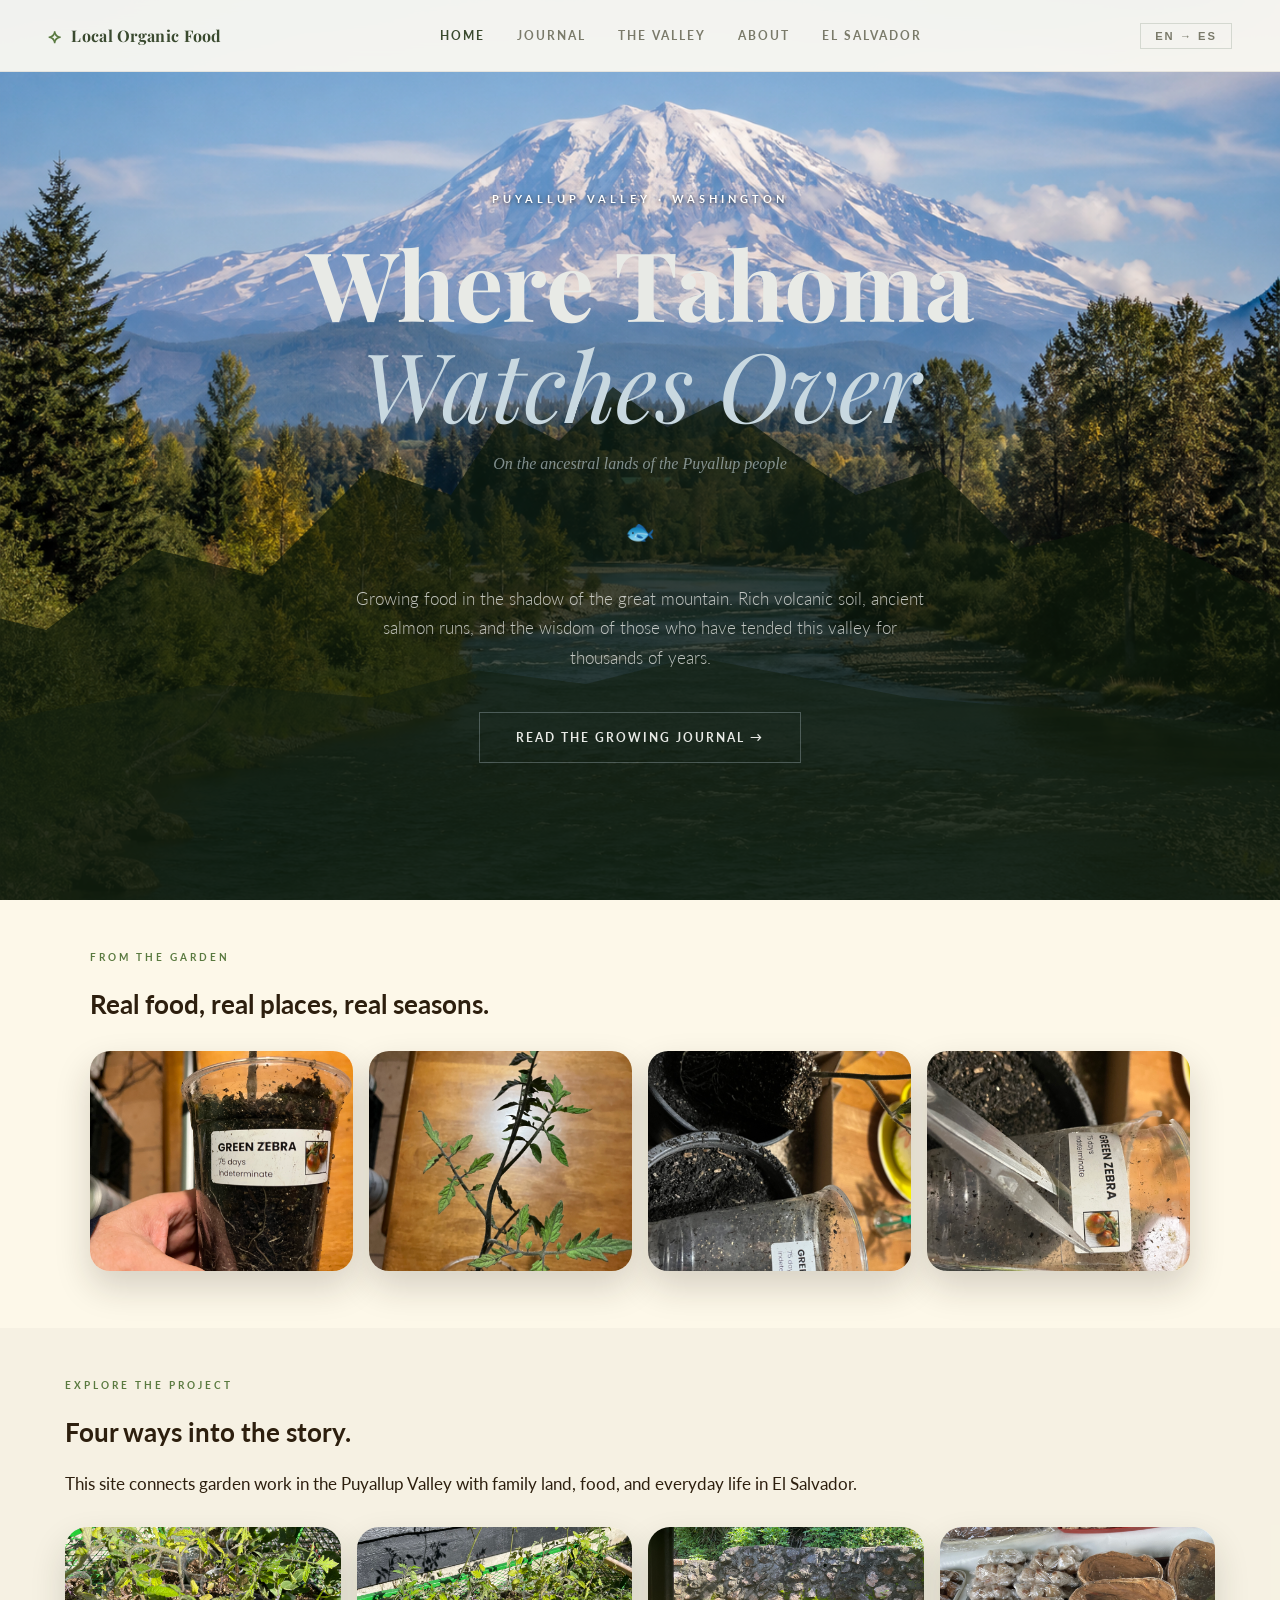
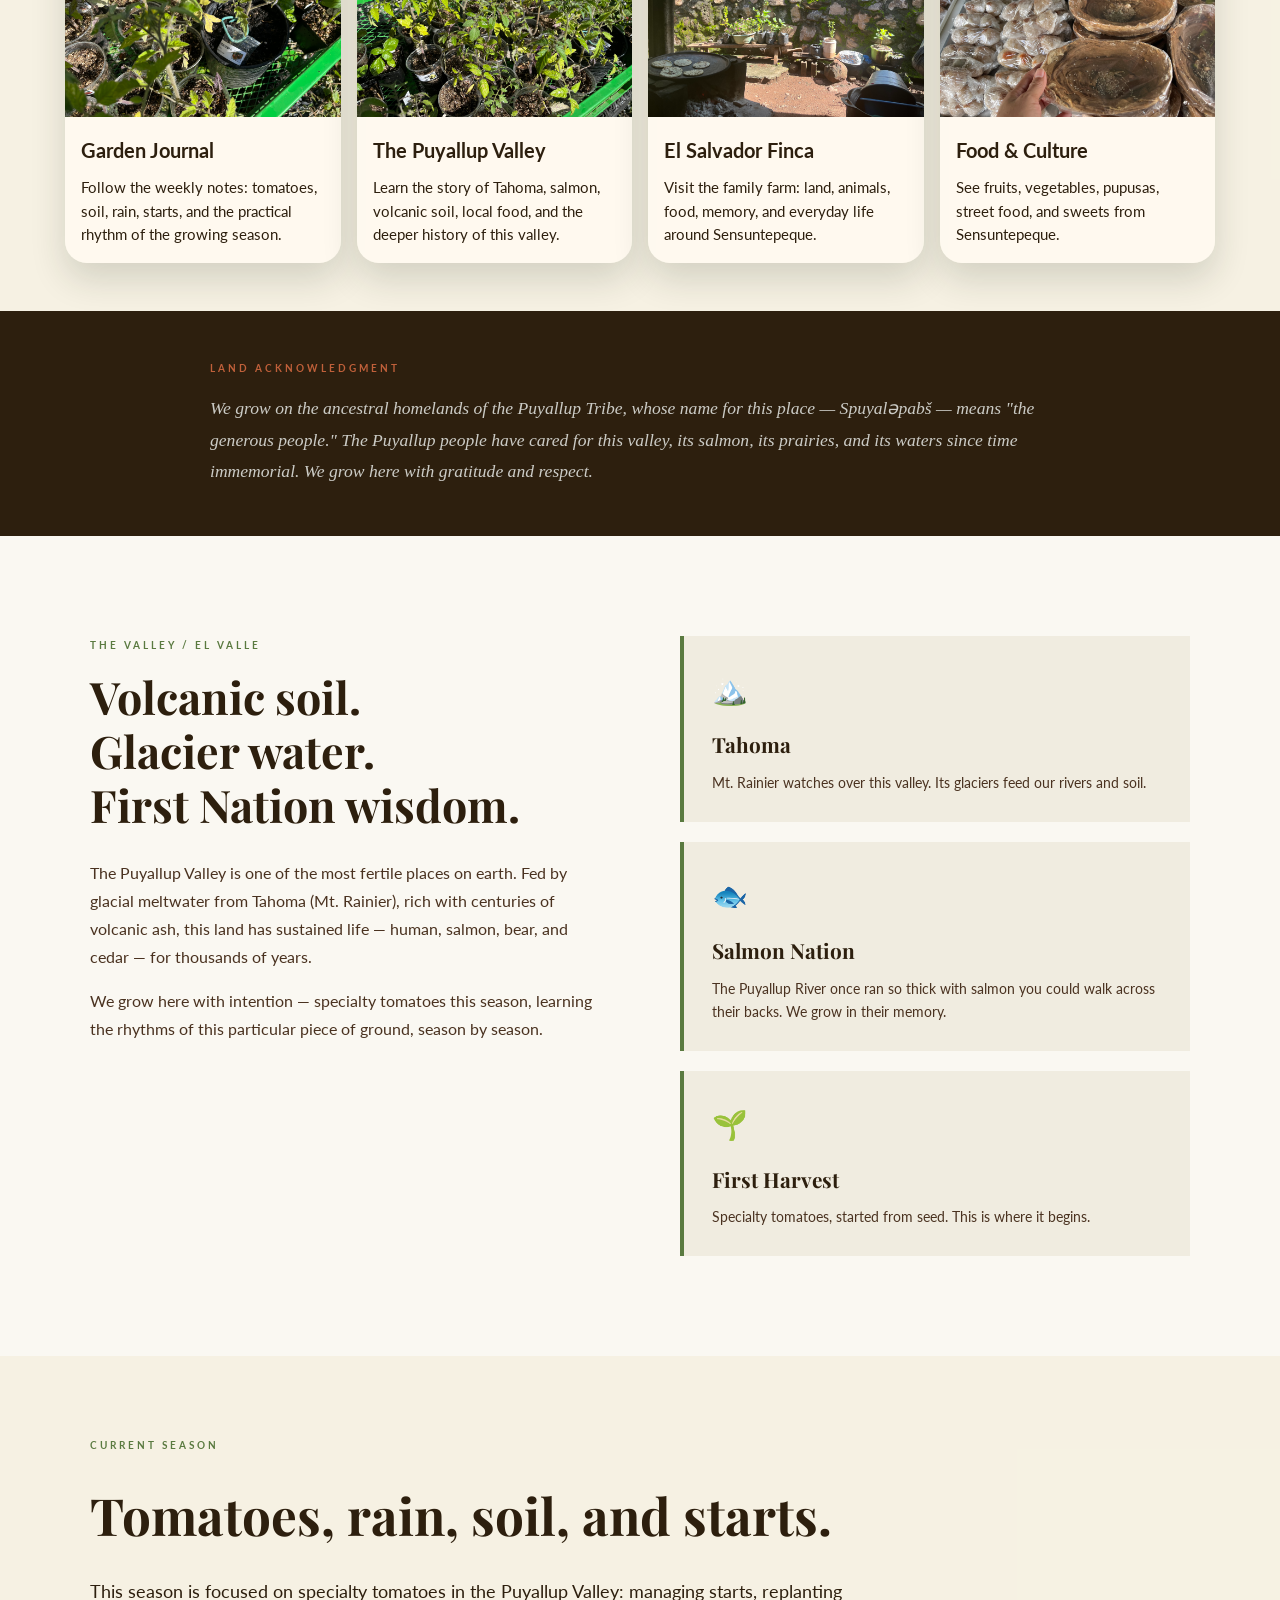
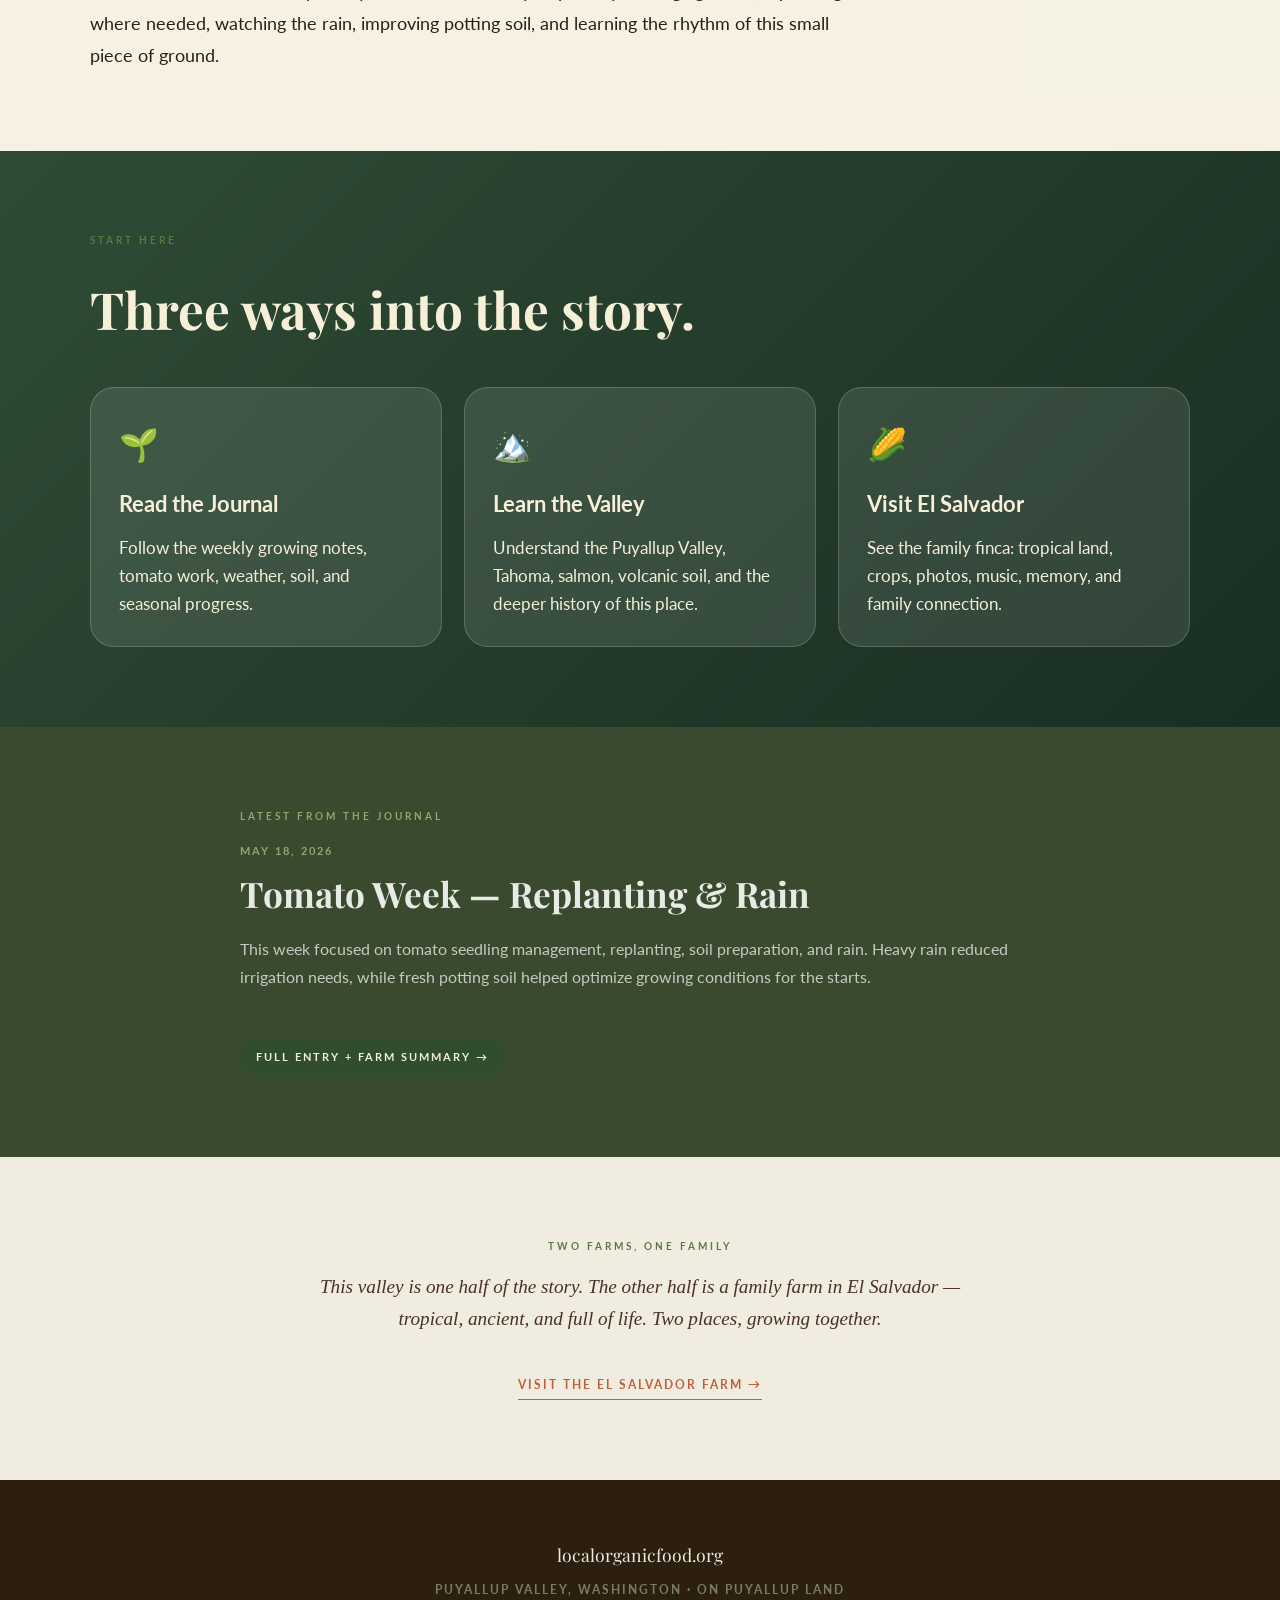
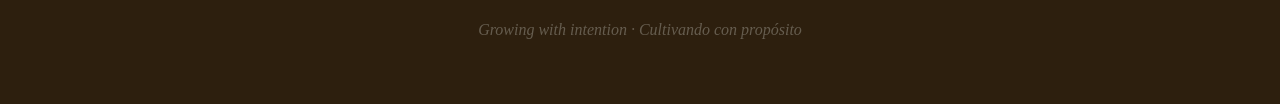
==== index.html @ 4780402f "Use Tahoma image for Puyallup Valley teaser" ====
<!DOCTYPE html>
<html lang="en">
<head>
  <meta charset="UTF-8">
  <meta name="viewport" content="width=device-width, initial-scale=1.0">
  <title>Local Organic Food — Puyallup Valley</title>
  <link rel="preconnect" href="https://fonts.googleapis.com">
  <link href="https://fonts.googleapis.com/css2?family=Playfair+Display:ital,wght@0,400;0,700;1,400&family=IM+Fell+English:ital@0;1&family=Lato:wght@300;400;700&display=swap" rel="stylesheet">
  <link rel="stylesheet" href="style.css">
<style>

  .home-photo-strip {
    padding: 3rem 1.5rem;
    background: rgba(255, 248, 230, 0.72);
  }

  .home-photo-strip-inner {
    max-width: 1100px;
    margin: 0 auto;
  }

  .home-photo-strip h2 {
    margin: 0.5rem 0 1.5rem;
  }

  .home-photo-grid {
    display: grid;
    grid-template-columns: repeat(4, minmax(0, 1fr));
    gap: 1rem;
  }

  .home-photo-grid figure {
    margin: 0;
  }

  .home-photo-grid img {
    width: 100%;
    height: 220px;
    object-fit: cover;
    border-radius: 20px;
    box-shadow: 0 16px 35px rgba(40, 30, 20, 0.18);
  }

  @media (max-width: 800px) {
    .home-photo-grid {
      grid-template-columns: repeat(2, minmax(0, 1fr));
    }

    .home-photo-grid img {
      height: 180px;
    }
  }


  /* Universal Puyallup lightbox */
  .puyallup-lightbox {
    display: none;
    position: fixed;
    z-index: 9999;
    inset: 0;
    background: rgba(10, 18, 12, 0.92);
    align-items: center;
    justify-content: center;
    padding: 2rem;
  }

  .puyallup-lightbox.active {
    display: flex;
  }

  .puyallup-lightbox img {
    max-width: 90vw;
    max-height: 85vh;
    border-radius: 18px;
    box-shadow: 0 20px 60px rgba(0, 0, 0, 0.45);
  }

  .puyallup-lightbox-close,
  .puyallup-lightbox-prev,
  .puyallup-lightbox-next {
    position: fixed;
    border: none;
    background: rgba(245, 248, 238, 0.94);
    color: #1f3324;
    font-size: 2rem;
    line-height: 1;
    cursor: pointer;
    border-radius: 999px;
    width: 3rem;
    height: 3rem;
    display: flex;
    align-items: center;
    justify-content: center;
  }

  .puyallup-lightbox-close {
    top: 1.25rem;
    right: 1.25rem;
  }

  .puyallup-lightbox-prev {
    left: 1.25rem;
    top: 50%;
    transform: translateY(-50%);
  }

  .puyallup-lightbox-next {
    right: 1.25rem;
    top: 50%;
    transform: translateY(-50%);
  }

  .gallery-grid img,
  .home-photo-grid img,
  .photo-grid img,
  .valley-gallery img,
  .journal-gallery img {
    cursor: pointer;
  }

  @media (max-width: 700px) {
    .puyallup-lightbox {
      padding: 1rem;
    }

    .puyallup-lightbox-prev,
    .puyallup-lightbox-next,
    .puyallup-lightbox-close {
      width: 2.6rem;
      height: 2.6rem;
      font-size: 1.6rem;
    }
  }


  .home-teaser-section {
    padding: 3rem 1.5rem;
    background: rgba(246, 241, 226, 0.92);
  }

  .home-teaser-inner {
    max-width: 1150px;
    margin: 0 auto;
  }

  .home-teaser-section h2 {
    margin: 0.5rem 0 1rem;
  }

  .home-teaser-section > .home-teaser-inner > p {
    max-width: 850px;
    line-height: 1.7;
    margin-bottom: 1.75rem;
  }

  .home-teaser-grid {
    display: grid;
    grid-template-columns: repeat(4, minmax(0, 1fr));
    gap: 1rem;
  }

  .home-teaser-card {
    display: block;
    text-decoration: none;
    color: inherit;
    background: rgba(255, 250, 240, 0.96);
    border-radius: 22px;
    overflow: hidden;
    box-shadow: 0 16px 35px rgba(30, 45, 25, 0.16);
    transition: transform 0.2s ease, box-shadow 0.2s ease;
  }

  .home-teaser-card:hover {
    transform: translateY(-3px);
    box-shadow: 0 22px 45px rgba(30, 45, 25, 0.22);
  }

  .home-teaser-card img {
    width: 100%;
    height: 190px;
    object-fit: cover;
    display: block;
  }

  .home-teaser-card-body {
    padding: 1rem;
  }

  .home-teaser-card h3 {
    margin: 0 0 0.5rem;
  }

  .home-teaser-card p {
    margin: 0;
    line-height: 1.55;
    font-size: 0.95rem;
  }

  @media (max-width: 950px) {
    .home-teaser-grid {
      grid-template-columns: repeat(2, minmax(0, 1fr));
    }
  }

  @media (max-width: 560px) {
    .home-teaser-grid {
      grid-template-columns: 1fr;
    }

    .home-teaser-card img {
      height: 220px;
    }
  }

</style>
</head>
<body class="lang-en">

  <nav>
    <a href="index.html" class="nav-logo">
      <span class="logo-mark">⟡</span>
      <span>Local Organic Food</span>
    </a>
    <div class="nav-links">
      <a href="index.html" class="active" data-en="Home" data-es="Inicio">Home</a>
      <a href="journal.html" data-en="Journal" data-es="Diario">Journal</a>
      <a href="valley.html" data-en="The Valley" data-es="El Valle">The Valley</a>
      <a href="about.html" data-en="About" data-es="Acerca de">About</a>
      <a href="elsalvador/" data-en="El Salvador" data-es="El Salvador">El Salvador</a>
    </div>
    <button class="lang-toggle" onclick="toggleLang()">
      <span class="lang-en-label">EN → ES</span>
      <span class="lang-es-label">ES → EN</span>
    </button>
  </nav>

  <section class="hero">
      <div class="mountain-silhouette"></div>
    <div class="hero-content">
      <p class="hero-eyebrow">
        <span data-en="Puyallup Valley · Washington" data-es="Valle de Puyallup · Washington">Puyallup Valley · Washington</span>
      </p>
      <h1>
        <span class="hero-title-en">Where Tahoma<br><em>Watches Over</em></span>
        <span class="hero-title-es">Donde Tahoma<br><em>Nos Cuida</em></span>
      </h1>
      <p class="hero-nation">
        <span data-en="On the ancestral lands of the Puyallup people" data-es="En las tierras ancestrales del pueblo Puyallup">On the ancestral lands of the Puyallup people</span>
      </p>
      <div class="hero-divider">
        <span class="salmon-icon">🐟</span>
      </div>
      <p class="hero-desc" data-en="Growing food in the shadow of the great mountain. Rich volcanic soil, ancient salmon runs, and the wisdom of those who have tended this valley for thousands of years." data-es="Cultivando alimentos a la sombra de la gran montaña. Tierra volcánica rica, antiguas corridas de salmón, y la sabiduría de quienes han cuidado este valle por miles de años.">
        Growing food in the shadow of the great mountain. Rich volcanic soil, ancient salmon runs, and the wisdom of those who have tended this valley for thousands of years.
      </p>
      <a href="journal.html" class="hero-cta">
        <span data-en="Read the Growing Journal →" data-es="Leer el Diario →">Read the Growing Journal →</span>
      </a>
    </div>
  </section>


  <section class="home-photo-strip">
    <div class="home-photo-strip-inner">
      <span class="section-tag" data-en="From the Garden" data-es="Desde el jardín">From the Garden</span>
      <h2 data-en="Real food, real places, real seasons." data-es="Comida real, lugares reales, temporadas reales.">Real food, real places, real seasons.</h2>
      <div class="home-photo-grid">
        <figure>
          <img src="images/IMG_5109.jpeg" alt="Local Organic Food project photo 1" data-en="Local Organic Food project photo 1" data-es="Foto del proyecto Local Organic Food 1">
        </figure>
        <figure>
          <img src="images/IMG_5110.jpeg" alt="Local Organic Food project photo 2" data-en="Local Organic Food project photo 2" data-es="Foto del proyecto Local Organic Food 2">
        </figure>
        <figure>
          <img src="images/IMG_5111.jpeg" alt="Local Organic Food project photo 3" data-en="Local Organic Food project photo 3" data-es="Foto del proyecto Local Organic Food 3">
        </figure>
        <figure>
          <img src="images/IMG_5112.jpeg" alt="Local Organic Food project photo 4" data-en="Local Organic Food project photo 4" data-es="Foto del proyecto Local Organic Food 4">
        </figure>
      </div>
    </div>
  </section>

  <section class="home-teaser-section">
    <div class="home-teaser-inner">
      <span class="section-tag" data-en="Explore the Project" data-es="Explora el Proyecto">Explore the Project</span>
      <h2 data-en="Four ways into the story." data-es="Cuatro caminos para entrar en la historia.">Four ways into the story.</h2>
      <p data-en="This site connects garden work in the Puyallup Valley with family land, food, and everyday life in El Salvador." data-es="Este sitio conecta el trabajo del jardín en el Valle de Puyallup con la tierra familiar, la comida y la vida diaria en El Salvador.">This site connects garden work in the Puyallup Valley with family land, food, and everyday life in El Salvador.</p>
      <div class="home-teaser-grid">
        <a class="home-teaser-card" href="/journal.html">
          <img src="images/IMG_5120.jpeg" alt="Garden Journal" data-en="Garden Journal" data-es="Diario del Jardín">
          <div class="home-teaser-card-body">
            <h3 data-en="Garden Journal" data-es="Diario del Jardín">Garden Journal</h3>
            <p data-en="Follow the weekly notes: tomatoes, soil, rain, starts, and the practical rhythm of the growing season." data-es="Sigue las notas semanales: tomates, tierra, lluvia, plántulas y el ritmo práctico de la temporada de cultivo.">Follow the weekly notes: tomatoes, soil, rain, starts, and the practical rhythm of the growing season.</p>
          </div>
        </a>
        <a class="home-teaser-card" href="/valley.html">
          <img src="images/IMG_5121.jpeg" alt="The Puyallup Valley" data-en="The Puyallup Valley" data-es="El Valle de Puyallup">
          <div class="home-teaser-card-body">
            <h3 data-en="The Puyallup Valley" data-es="El Valle de Puyallup">The Puyallup Valley</h3>
            <p data-en="Learn the story of Tahoma, salmon, volcanic soil, local food, and the deeper history of this valley." data-es="Conoce la historia de Tahoma, el salmón, la tierra volcánica, la comida local y la historia profunda de este valle.">Learn the story of Tahoma, salmon, volcanic soil, local food, and the deeper history of this valley.</p>
          </div>
        </a>
        <a class="home-teaser-card" href="/elsalvador/">
          <img src="elsalvador/images/finca/IMG_5936.jpeg" alt="El Salvador Finca" data-en="El Salvador Finca" data-es="Finca Familiar">
          <div class="home-teaser-card-body">
            <h3 data-en="El Salvador Finca" data-es="Finca Familiar">El Salvador Finca</h3>
            <p data-en="Visit the family farm: land, animals, food, memory, and everyday life around Sensuntepeque." data-es="Visita la finca familiar: tierra, animales, comida, memoria y vida diaria alrededor de Sensuntepeque.">Visit the family farm: land, animals, food, memory, and everyday life around Sensuntepeque.</p>
          </div>
        </a>
        <a class="home-teaser-card" href="/elsalvador/">
          <img src="elsalvador/images/el-salvador_candy/IMG_6178.jpeg" alt="Food & Culture" data-en="Food & Culture" data-es="Comida y Cultura">
          <div class="home-teaser-card-body">
            <h3 data-en="Food & Culture" data-es="Comida y Cultura">Food & Culture</h3>
            <p data-en="See fruits, vegetables, pupusas, street food, and sweets from Sensuntepeque." data-es="Mira frutas, verduras, pupusas, comida callejera y dulces de Sensuntepeque.">See fruits, vegetables, pupusas, street food, and sweets from Sensuntepeque.</p>
          </div>
        </a>
      </div>
    </div>
  </section>
  <section class="land-acknowledgment">
    <div class="acknowledgment-inner">
      <span class="section-tag" data-en="Land Acknowledgment" data-es="Reconocimiento de Tierra">Land Acknowledgment</span>
      <p data-en="We grow on the ancestral homelands of the Puyallup Tribe, whose name for this place — Spuyaləpabš — means 'the generous people.' The Puyallup people have cared for this valley, its salmon, its prairies, and its waters since time immemorial. We grow here with gratitude and respect." data-es="Cultivamos en las tierras ancestrales de la Tribu Puyallup, cuyo nombre para este lugar — Spuyaləpabš — significa 'el pueblo generoso.' El pueblo Puyallup ha cuidado este valle, su salmón, sus praderas y sus aguas desde tiempos inmemoriales. Cultivamos aquí con gratitud y respeto.">
        We grow on the ancestral homelands of the Puyallup Tribe, whose name for this place — Spuyaləpabš — means "the generous people." The Puyallup people have cared for this valley, its salmon, its prairies, and its waters since time immemorial. We grow here with gratitude and respect.
      </p>
    </div>
  </section>

  <section class="about">
    <div class="about-grid">
      <div class="about-text">
        <span class="section-tag" data-en="The Valley / El Valle" data-es="El Valle">The Valley / El Valle</span>
        <h2>
          <span data-en="Volcanic soil.<br>Glacier water.<br>First Nation wisdom." data-es="Tierra volcánica.<br>Agua glaciar.<br>Sabiduría ancestral.">Volcanic soil.<br>Glacier water.<br>First Nation wisdom.</span>
        </h2>
        <p data-en="The Puyallup Valley is one of the most fertile places on earth. Fed by glacial meltwater from Tahoma (Mt. Rainier), rich with centuries of volcanic ash, this land has sustained life — human, salmon, bear, and cedar — for thousands of years." data-es="El Valle de Puyallup es uno de los lugares más fértiles de la tierra. Alimentado por el deshielo glaciar de Tahoma (Monte Rainier), rico en cenizas volcánicas, esta tierra ha sostenido vida durante miles de años.">
          The Puyallup Valley is one of the most fertile places on earth. Fed by glacial meltwater from Tahoma (Mt. Rainier), rich with centuries of volcanic ash, this land has sustained life — human, salmon, bear, and cedar — for thousands of years.
        </p>
        <p data-en="We grow here with intention — specialty tomatoes this season, learning the rhythms of this particular piece of ground, season by season." data-es="Cultivamos aquí con intención — tomates especiales esta temporada, aprendiendo los ritmos de esta tierra en particular, temporada por temporada.">
          We grow here with intention — specialty tomatoes this season, learning the rhythms of this particular piece of ground, season by season.
        </p>
      </div>
      <div class="about-cards">
        <div class="valley-card">
          <div class="card-glyph">🏔️</div>
          <h3 data-en="Tahoma" data-es="Tahoma">Tahoma</h3>
          <p data-en="Mt. Rainier watches over this valley. Its glaciers feed our rivers and soil." data-es="El Monte Rainier cuida este valle. Sus glaciares alimentan nuestros ríos y suelo.">Mt. Rainier watches over this valley. Its glaciers feed our rivers and soil.</p>
        </div>
        <div class="valley-card">
          <div class="card-glyph">🐟</div>
          <h3 data-en="Salmon Nation" data-es="Nación del Salmón">Salmon Nation</h3>
          <p data-en="The Puyallup River once ran so thick with salmon you could walk across their backs. We grow in their memory." data-es="El río Puyallup corría tan lleno de salmón que podías cruzar sobre sus lomos. Cultivamos en su memoria.">The Puyallup River once ran so thick with salmon you could walk across their backs. We grow in their memory.</p>
        </div>
        <div class="valley-card">
          <div class="card-glyph">🌱</div>
          <h3 data-en="First Harvest" data-es="Primera Cosecha">First Harvest</h3>
          <p data-en="Specialty tomatoes, started from seed. This is where it begins." data-es="Tomates especiales, iniciados desde semilla. Aquí comienza todo.">Specialty tomatoes, started from seed. This is where it begins.</p>
        </div>
      </div>
    </div>
  </section>

  <section class="current-season">
    <div class="current-season-inner">
      <span class="section-tag" data-en="Current Season" data-es="Temporada Actual">Current Season</span>
      <h2 data-en="Tomatoes, rain, soil, and starts." data-es="Tomates, lluvia, tierra y plántulas.">Tomatoes, rain, soil, and starts.</h2>
      <p data-en="This season is focused on specialty tomatoes in the Puyallup Valley: managing starts, replanting where needed, watching the rain, improving potting soil, and learning the rhythm of this small piece of ground." data-es="Esta temporada se enfoca en tomates especiales en el Valle de Puyallup: cuidando plántulas, replantando cuando hace falta, observando la lluvia, mejorando la tierra para macetas y aprendiendo el ritmo de este pedazo de tierra.">
        This season is focused on specialty tomatoes in the Puyallup Valley: managing starts, replanting where needed, watching the rain, improving potting soil, and learning the rhythm of this small piece of ground.
      </p>
    </div>
  </section>

  <section class="start-here">
    <div class="start-here-inner">
      <span class="section-tag" data-en="Start Here" data-es="Empieza Aquí">Start Here</span>
      <h2 data-en="Three ways into the story." data-es="Tres caminos para entrar en la historia.">Three ways into the story.</h2>
      <div class="start-card-grid">
        <a class="start-card" href="/journal.html">
          <span class="start-icon">🌱</span>
          <h3 data-en="Read the Journal" data-es="Leer el Diario">Read the Journal</h3>
          <p data-en="Follow the weekly growing notes, tomato work, weather, soil, and seasonal progress." data-es="Sigue las notas semanales de cultivo, los tomates, el clima, la tierra y el progreso de la temporada.">
            Follow the weekly growing notes, tomato work, weather, soil, and seasonal progress.
          </p>
        </a>
        <a class="start-card" href="/valley.html">
          <span class="start-icon">🏔️</span>
          <h3 data-en="Learn the Valley" data-es="Conocer el Valle">Learn the Valley</h3>
          <p data-en="Understand the Puyallup Valley, Tahoma, salmon, volcanic soil, and the deeper history of this place." data-es="Conoce el Valle de Puyallup, Tahoma, el salmón, la tierra volcánica y la historia profunda de este lugar.">
            Understand the Puyallup Valley, Tahoma, salmon, volcanic soil, and the deeper history of this place.
          </p>
        </a>
        <a class="start-card" href="/elsalvador/">
          <span class="start-icon">🌽</span>
          <h3 data-en="Visit El Salvador" data-es="Visitar El Salvador">Visit El Salvador</h3>
          <p data-en="See the family finca: tropical land, crops, photos, music, memory, and family connection." data-es="Mira la finca familiar: tierra tropical, cultivos, fotos, música, memoria y conexión familiar.">
            See the family finca: tropical land, crops, photos, music, memory, and family connection.
          </p>
        </a>
      </div>
    </div>
  </section>

  <section class="journal-preview">
  <div class="journal-inner">
    <span class="section-tag" data-en="Latest from the Journal" data-es="Último del Diario">Latest from the Journal</span>
    <div class="journal-entry-preview">
      <span class="entry-date">May 18, 2026</span>
      <h2 data-en="Tomato Week — Replanting & Rain" data-es="Semana del Tomate — Replanteo y Lluvia">Tomato Week — Replanting & Rain</h2>
      <p data-en="This week focused on tomato seedling management, replanting, soil preparation, and rain. Heavy rain reduced irrigation needs, while fresh potting soil helped optimize growing conditions for the starts." data-es="Esta semana se enfocó en el manejo de plántulas de tomate, el replanteo, la preparación del suelo y la lluvia. La lluvia fuerte redujo la necesidad de riego, mientras que la tierra nueva para macetas ayudó a mejorar las condiciones de crecimiento.">
        This week focused on tomato seedling management, replanting, soil preparation, and rain. Heavy rain reduced irrigation needs, while fresh potting soil helped optimize growing conditions for the starts.
      </p>
      <a href="/journal.html" class="read-more" data-en="Full entry + farm summary →" data-es="Entrada completa + resumen →">Full entry + farm summary →</a>
    </div>
  </div>
</section>

<section class="connection">
    <div class="connection-inner">
      <span class="section-tag" data-en="Two Farms, One Family" data-es="Dos Fincas, Una Familia">Two Farms, One Family</span>
      <p data-en="This valley is one half of the story. The other half is a family farm in El Salvador — tropical, ancient, and full of life. Two places, growing together." data-es="Este valle es la mitad de la historia. La otra mitad es una finca familiar en El Salvador — tropical, antigua y llena de vida. Dos lugares, creciendo juntos.">
        This valley is one half of the story. The other half is a family farm in El Salvador — tropical, ancient, and full of life. Two places, growing together.
      </p>
      <a href="elsalvador/" class="connection-link" data-en="Visit the El Salvador farm →" data-es="Visitar la finca en El Salvador →">Visit the El Salvador farm →</a>
    </div>
  </section>

  <footer>
    <div class="footer-inner">
      <p class="footer-name">localorganicfood.org</p>
      <p class="footer-place" data-en="Puyallup Valley, Washington · On Puyallup Land" data-es="Valle de Puyallup, Washington · En tierras Puyallup">Puyallup Valley, Washington · On Puyallup Land</p>
      <p class="footer-tagline" data-en="Growing with intention · Cultivando con propósito" data-es="Cultivando con propósito · Growing with intention">Growing with intention · Cultivando con propósito</p>
    </div>
  </footer>

  <script>
    function toggleLang() {
      document.body.classList.toggle('lang-es');
      document.body.classList.toggle('lang-en');
      document.querySelectorAll('[data-en]').forEach(el => {
        const isEs = document.body.classList.contains('lang-es');
        el.innerHTML = isEs ? el.dataset.es : el.dataset.en;
      });
    }
  </script>


  <div class="puyallup-lightbox" id="puyallupLightbox" aria-hidden="true">
    <button class="puyallup-lightbox-close" type="button" aria-label="Close image" onclick="closePuyallupLightbox()">×</button>
    <button class="puyallup-lightbox-prev" type="button" aria-label="Previous image" onclick="changePuyallupLightboxImage(-1)">‹</button>
    <img id="puyallupLightboxImg" src="" alt="">
    <button class="puyallup-lightbox-next" type="button" aria-label="Next image" onclick="changePuyallupLightboxImage(1)">›</button>
  </div>

  <script>
    let puyallupLightboxImages = [];
    let puyallupLightboxIndex = 0;

    function setupPuyallupLightbox() {
      puyallupLightboxImages = Array.from(document.querySelectorAll(
        '.gallery-grid img, .home-photo-grid img, .photo-grid img, .valley-gallery img, .journal-gallery img'
      ));

      puyallupLightboxImages.forEach((img, index) => {
        img.addEventListener('click', event => {
          event.preventDefault();
          openPuyallupLightbox(index);
        });

        const parentLink = img.closest('a');
        if (parentLink) {
          parentLink.addEventListener('click', event => {
            event.preventDefault();
            openPuyallupLightbox(index);
          });
        }
      });
    }

    function openPuyallupLightbox(index) {
      puyallupLightboxIndex = index;
      const lightbox = document.getElementById('puyallupLightbox');
      const lightboxImg = document.getElementById('puyallupLightboxImg');
      const selected = puyallupLightboxImages[puyallupLightboxIndex];

      if (!lightbox || !lightboxImg || !selected) return;

      lightboxImg.src = selected.src;
      lightboxImg.alt = selected.alt || '';
      lightbox.classList.add('active');
      lightbox.setAttribute('aria-hidden', 'false');
    }

    function closePuyallupLightbox() {
      const lightbox = document.getElementById('puyallupLightbox');
      if (!lightbox) return;
      lightbox.classList.remove('active');
      lightbox.setAttribute('aria-hidden', 'true');
    }

    function changePuyallupLightboxImage(direction) {
      if (!puyallupLightboxImages.length) return;

      puyallupLightboxIndex =
        (puyallupLightboxIndex + direction + puyallupLightboxImages.length) %
        puyallupLightboxImages.length;

      const lightboxImg = document.getElementById('puyallupLightboxImg');
      const selected = puyallupLightboxImages[puyallupLightboxIndex];

      if (!lightboxImg || !selected) return;

      lightboxImg.src = selected.src;
      lightboxImg.alt = selected.alt || '';
    }

    document.addEventListener('keydown', event => {
      const lightbox = document.getElementById('puyallupLightbox');
      if (!lightbox || !lightbox.classList.contains('active')) return;

      if (event.key === 'Escape') closePuyallupLightbox();
      if (event.key === 'ArrowLeft') changePuyallupLightboxImage(-1);
      if (event.key === 'ArrowRight') changePuyallupLightboxImage(1);
    });

    document.addEventListener('DOMContentLoaded', setupPuyallupLightbox);
  </script>

</body>
</html>
---- style.css ----
/* ============================================
   ORGANIC LOCAL FOOD — Puyallup Valley
   Pacific Northwest · First Nations · Tahoma
   ============================================ */

:root {
  --mist:       #e8eae6;
  --fog:        #d4d8d0;
  --cedar:      #2d1f0e;
  --bark:       #4a3220;
  --moss:       #3a4a2f;
  --fern:       #5a7a40;
  --sage:       #8aab6e;
  --glacier:    #c8d8e0;
  --river:      #6a8fa0;
  --salmon:     #c0603a;
  --stone:      #7a7a6a;
  --parchment:  #f0ece0;
  --warm-white: #faf8f2;
  --ash:        #b8b4a8;

  --font-serif:  'Playfair Display', 'IM Fell English', Georgia, serif;
  --font-fell:   'IM Fell English', Georgia, serif;
  --font-body:   'Lato', sans-serif;

  --nav-height: 72px;
}

* { margin: 0; padding: 0; box-sizing: border-box; }
html { scroll-behavior: smooth; }

body {
  font-family: var(--font-body);
  background: var(--warm-white);
  color: var(--cedar);
  font-size: 17px;
  line-height: 1.75;
}

/* ============================================
   NAVIGATION
   ============================================ */

nav {
  position: fixed;
  top: 0; left: 0; right: 0;
  z-index: 100;
  display: flex;
  align-items: center;
  justify-content: space-between;
  padding: 0 48px;
  height: var(--nav-height);
  background: rgba(250, 248, 242, 0.95);
  backdrop-filter: blur(12px);
  border-bottom: 1px solid rgba(45,31,14,0.08);
}

.nav-logo {
  display: flex;
  align-items: center;
  gap: 10px;
  font-family: var(--font-serif);
  font-size: 1rem;
  color: var(--moss);
  text-decoration: none;
  font-weight: 700;
  letter-spacing: 0.3px;
}

.logo-mark {
  font-size: 1.2rem;
  color: var(--fern);
}

.nav-links {
  display: flex;
  gap: 32px;
}

.nav-links a {
  font-size: 0.75rem;
  font-weight: 700;
  letter-spacing: 2px;
  text-transform: uppercase;
  text-decoration: none;
  color: var(--stone);
  transition: color 0.2s;
}

.nav-links a:hover,
.nav-links a.active { color: var(--moss); }

.lang-toggle {
  font-size: 0.7rem;
  font-weight: 700;
  letter-spacing: 2px;
  text-transform: uppercase;
  background: transparent;
  border: 1px solid var(--fog);
  color: var(--stone);
  padding: 6px 14px;
  cursor: pointer;
  transition: all 0.2s;
}

.lang-toggle:hover {
  border-color: var(--fern);
  color: var(--fern);
}

.lang-en .lang-es-label,
.lang-es .lang-en-label { display: none; }
.lang-en .lang-en-label,
.lang-es .lang-es-label { display: inline; }

/* ============================================
   HERO
   ============================================ */

.hero {
  min-height: 100vh;
  position: relative;
  display: flex;
  align-items: center;
  justify-content: center;
  overflow: hidden;
  padding: calc(var(--nav-height) + 60px) 48px 80px;  
  background-image: url("tahoma_background.png");
  background-size: cover;
  background-position: center;
  
  background-color: #1a2818;
}

.mountain-silhouette {
  position: absolute;
  bottom: 0;
  left: 50%;
  transform: translateX(-50%);
  width: 100%;
  height: 60%;
  background: url("data:image/svg+xml,%3Csvg xmlns='http://www.w3.org/2000/svg' viewBox='0 0 1440 400' preserveAspectRatio='xMidYMax slice'%3E%3Cpath d='M0,400 L0,280 L120,240 L200,180 L280,200 L360,140 L440,160 L520,80 L580,100 L620,40 L660,60 L700,20 L740,50 L780,30 L820,60 L880,100 L940,80 L1000,140 L1080,120 L1160,160 L1240,200 L1320,180 L1440,220 L1440,400 Z' fill='%230d1a0b' opacity='0.8'/%3E%3Cpath d='M0,400 L0,320 L160,290 L280,260 L400,240 L520,250 L600,230 L680,240 L760,220 L840,235 L920,250 L1040,260 L1160,270 L1300,290 L1440,300 L1440,400 Z' fill='%23111f0f' opacity='0.9'/%3E%3C/svg%3E") no-repeat bottom center;
  background-size: cover;
  opacity: 0.9;
}

.hero-content {
  position: relative;
  z-index: 2;
  text-align: center;
  max-width: 760px;
  animation: fadeUp 1.2s ease both;
}

@keyframes fadeUp {
  from { opacity: 0; transform: translateY(20px); }
  to   { opacity: 1; transform: translateY(0); }
}

.hero-eyebrow {
  font-size: 0.7rem;
  font-weight: 700;
  letter-spacing: 4px;
  text-transform: uppercase;
  color: #ffffff;
  margin-bottom: 24px;
  animation: fadeUp 1.2s ease 0.1s both;
  text-shadow: 0 1px 4px rgba(0,0,0,0.8);
}

.hero h1 {
  font-family: var(--font-serif);
  font-size: clamp(3.5rem, 8vw, 6rem);
  font-weight: 700;
  line-height: 1.05;
  color: var(--mist);
  margin-bottom: 16px;
  animation: fadeUp 1.2s ease 0.2s both;
}

.hero h1 em {
  font-style: italic;
  font-weight: 400;
  color: var(--glacier);
}

.hero-title-es { display: none; }
.lang-es .hero-title-en { display: none; }
.lang-es .hero-title-es { display: block; }

.hero-nation {
  font-family: var(--font-fell);
  font-style: italic;
  font-size: 1rem;
  color: rgba(200,216,224,0.6);
  margin-bottom: 32px;
  animation: fadeUp 1.2s ease 0.3s both;
}

.hero-divider {
  margin: 0 auto 32px;
  font-size: 1.5rem;
  animation: fadeUp 1.2s ease 0.35s both;
  opacity: 0.6;
}

.hero-desc {
  font-size: 1.05rem;
  font-weight: 300;
  color: rgba(232,234,230,0.8);
  max-width: 580px;
  margin: 0 auto 40px;
  animation: fadeUp 1.2s ease 0.4s both;
}

.hero-cta {
  display: inline-block;
  font-size: 0.75rem;
  font-weight: 700;
  letter-spacing: 2px;
  text-transform: uppercase;
  color: var(--mist);
  border: 1px solid rgba(200,216,224,0.3);
  padding: 14px 36px;
  text-decoration: none;
  transition: all 0.3s;
  animation: fadeUp 1.2s ease 0.5s both;
}

.hero-cta:hover {
  background: rgba(200,216,224,0.1);
  border-color: var(--glacier);
}

/* ============================================
   LAND ACKNOWLEDGMENT
   ============================================ */

.land-acknowledgment {
  background: var(--cedar);
  padding: 48px;
}

.acknowledgment-inner {
  max-width: 860px;
  margin: 0 auto;
}

.land-acknowledgment .section-tag {
  color: var(--salmon);
  display: block;
  margin-bottom: 16px;
}

.land-acknowledgment p {
  font-family: var(--font-fell);
  font-style: italic;
  font-size: 1.1rem;
  line-height: 1.8;
  color: rgba(232,234,230,0.85);
}

/* ============================================
   SECTION TAG
   ============================================ */

.section-tag {
  display: block;
  font-size: 0.65rem;
  font-weight: 700;
  letter-spacing: 3px;
  text-transform: uppercase;
  color: var(--fern);
  margin-bottom: 16px;
}

/* ============================================
   ABOUT
   ============================================ */

.about {
  padding: 100px 48px;
  background: var(--warm-white);
}

.about-grid {
  max-width: 1100px;
  margin: 0 auto;
  display: grid;
  grid-template-columns: 1fr 1fr;
  gap: 80px;
  align-items: start;
}

.about-text h2 {
  font-family: var(--font-serif);
  font-size: clamp(2rem, 3.5vw, 3rem);
  font-weight: 700;
  line-height: 1.2;
  color: var(--cedar);
  margin-bottom: 28px;
}

.about-text p {
  color: var(--bark);
  margin-bottom: 16px;
  font-size: 1rem;
}

.about-cards {
  display: flex;
  flex-direction: column;
  gap: 20px;
}

.valley-card {
  background: var(--parchment);
  border-left: 4px solid var(--fern);
  padding: 28px;
}

.card-glyph {
  font-size: 1.8rem;
  margin-bottom: 12px;
}

.valley-card h3 {
  font-family: var(--font-serif);
  font-size: 1.3rem;
  font-weight: 700;
  color: var(--cedar);
  margin-bottom: 8px;
}

.valley-card p {
  font-size: 0.9rem;
  color: var(--bark);
  line-height: 1.6;
}

/* ============================================
   JOURNAL PREVIEW
   ============================================ */

.journal-preview {
  background: var(--moss);
  padding: 80px 48px;
}

.journal-inner {
  max-width: 800px;
  margin: 0 auto;
}

.journal-preview .section-tag { color: var(--sage); }

.entry-date {
  display: block;
  font-size: 0.7rem;
  font-weight: 700;
  letter-spacing: 2px;
  text-transform: uppercase;
  color: var(--sage);
  margin-bottom: 12px;
}

.journal-entry-preview h2 {
  font-family: var(--font-serif);
  font-size: 2.2rem;
  font-weight: 700;
  color: var(--mist);
  margin-bottom: 20px;
  line-height: 1.2;
}

.journal-entry-preview p {
  color: rgba(232,234,230,0.8);
  font-size: 1rem;
  margin-bottom: 28px;
}

.read-more {
  display: inline-block;
  font-size: 0.7rem;
  font-weight: 700;
  letter-spacing: 2px;
  text-transform: uppercase;
  color: var(--glacier);
  text-decoration: none;
  transition: opacity 0.2s;
}

.read-more:hover { opacity: 0.7; }

/* ============================================
   CONNECTION SECTION
   ============================================ */

.connection {
  background: var(--parchment);
  padding: 80px 48px;
  text-align: center;
}

.connection-inner {
  max-width: 700px;
  margin: 0 auto;
}

.connection p {
  font-family: var(--font-fell);
  font-style: italic;
  font-size: 1.2rem;
  color: var(--bark);
  margin-bottom: 32px;
  line-height: 1.7;
}

.connection-link {
  display: inline-block;
  font-size: 0.75rem;
  font-weight: 700;
  letter-spacing: 2px;
  text-transform: uppercase;
  color: var(--salmon);
  text-decoration: none;
  border-bottom: 1px solid var(--salmon);
  padding-bottom: 4px;
  transition: opacity 0.2s;
}

.connection-link:hover { opacity: 0.7; }

/* ============================================
   FOOTER
   ============================================ */

footer {
  background: var(--cedar);
  padding: 60px 48px;
  text-align: center;
}

.footer-name {
  font-family: var(--font-serif);
  font-size: 1.1rem;
  color: var(--mist);
  margin-bottom: 8px;
}

.footer-place {
  font-size: 0.75rem;
  font-weight: 700;
  letter-spacing: 2px;
  text-transform: uppercase;
  color: var(--stone);
  margin-bottom: 16px;
}

.footer-tagline {
  font-family: var(--font-fell);
  font-style: italic;
  font-size: 1rem;
  color: rgba(232,234,230,0.3);
}

/* ============================================
   JOURNAL PAGE
   ============================================ */

.page-header {
  padding: calc(var(--nav-height) + 60px) 48px 60px;
  background: linear-gradient(160deg, var(--cedar) 0%, var(--moss) 100%);
  text-align: center;
}

.page-header .section-tag { color: var(--sage); }

.page-header h1 {
  font-family: var(--font-serif);
  font-size: clamp(2.5rem, 5vw, 4rem);
  font-weight: 700;
  color: var(--mist);
  margin-bottom: 12px;
}

.page-header p {
  font-family: var(--font-fell);
  font-style: italic;
  color: rgba(232,234,230,0.6);
  font-size: 1.1rem;
}

.journal-entries {
  max-width: 820px;
  margin: 0 auto;
  padding: 80px 48px;
}

.journal-full-entry {
  margin-bottom: 80px;
  padding-bottom: 80px;
  border-bottom: 1px solid var(--fog);
}

.journal-full-entry:last-child { border-bottom: none; }

.journal-full-entry h2 {
  font-family: var(--font-serif);
  font-size: 2.2rem;
  font-weight: 700;
  color: var(--cedar);
  margin: 12px 0 24px;
}

.bilingual-grid {
  display: grid;
  grid-template-columns: 1fr 1fr;
  gap: 40px;
  margin-top: 32px;
}

.lang-col h4 {
  font-size: 0.65rem;
  font-weight: 700;
  letter-spacing: 3px;
  text-transform: uppercase;
  color: var(--fern);
  margin-bottom: 20px;
  padding-bottom: 8px;
  border-bottom: 1px solid var(--fog);
}

.lang-col p {
  color: var(--bark);
  margin-bottom: 16px;
  font-size: 0.95rem;
}

.lang-col.es p { font-style: italic; color: rgba(74,50,32,0.7); }

.summary-label {
  display: block;
  font-size: 0.65rem;
  font-weight: 700;
  letter-spacing: 2px;
  text-transform: uppercase;
  color: var(--fern);
  margin: 20px 0 8px;
}

/* ============================================
   VALLEY PAGE
   ============================================ */

.valley-content {
  max-width: 1100px;
  margin: 0 auto;
  padding: 80px 48px;
}

.valley-intro {
  max-width: 680px;
  margin-bottom: 60px;
}

.valley-intro h2 {
  font-family: var(--font-serif);
  font-size: 2.5rem;
  font-weight: 700;
  color: var(--cedar);
  margin-bottom: 24px;
  line-height: 1.2;
}

.valley-intro p { color: var(--bark); margin-bottom: 16px; }

.crops-grid {
  display: grid;
  grid-template-columns: repeat(auto-fit, minmax(220px, 1fr));
  gap: 24px;
  margin-top: 48px;
}

.crop-card {
  background: var(--parchment);
  padding: 28px;
  border-top: 3px solid var(--fern);
}

.crop-card .crop-icon { font-size: 2rem; margin-bottom: 12px; }
.crop-card h3 {
  font-family: var(--font-serif);
  font-size: 1.2rem;
  color: var(--cedar);
  margin-bottom: 8px;
}
.crop-card p { font-size: 0.9rem; color: var(--bark); }

/* ============================================
   RESPONSIVE
   ============================================ */

@media (max-width: 768px) {
  nav { padding: 0 20px; }
  .nav-links { gap: 16px; }
  .hero { padding: calc(var(--nav-height) + 40px) 24px 60px; }
  .about { padding: 60px 24px; }
  .about-grid { grid-template-columns: 1fr; gap: 48px; }
  .journal-preview { padding: 60px 24px; }
  .connection { padding: 60px 24px; }
  .land-acknowledgment { padding: 40px 24px; }
  .journal-entries { padding: 60px 24px; }
  .bilingual-grid { grid-template-columns: 1fr; }
  .valley-content { padding: 60px 24px; }
  .page-header { padding: calc(var(--nav-height) + 40px) 24px 40px; }
}
.photo-gallery {
  max-width: 1100px;
  margin: 0 auto;
  padding: 60px 48px;
  border-top: 1px solid var(--fog);
}

.gallery-caption {
  color: var(--bark);
  font-size: 0.95rem;
  margin-bottom: 32px;
  max-width: 600px;
}

.gallery-grid {
  display: grid;
  grid-template-columns: repeat(auto-fit, minmax(280px, 1fr));
  gap: 12px;
}

.gallery-grid img {
  width: 100%;
  height: 240px;
  object-fit: cover;
  display: block;
  transition: transform 0.3s ease;
}

.gallery-grid img:hover {
  transform: scale(1.02);
}
#lightbox {
  display: none;
  position: fixed;
  inset: 0;
  background: rgba(0,0,0,0.92);
  z-index: 1000;
  align-items: center;
  justify-content: center;
  cursor: zoom-out;
}

#lightbox.active {
  display: flex;
}

#lightbox-img {
  max-width: 90vw;
  max-height: 90vh;
  object-fit: contain;
  box-shadow: 0 0 60px rgba(0,0,0,0.5);
}

#lightbox-close {
  position: fixed;
  top: 24px;
  right: 32px;
  color: white;
  font-size: 2rem;
  cursor: pointer;
  opacity: 0.7;
  transition: opacity 0.2s;
}

#lightbox-close:hover { opacity: 1; }

.gallery-grid img { cursor: zoom-in; }
.event-info {
  display: grid;
  grid-template-columns: repeat(auto-fit, minmax(240px, 1fr));
  gap: 24px;
  margin: 28px 0 40px;
}

.event-block {
  background: var(--parchment);
  padding: 24px;
  border-top: 3px solid var(--fern);
}

.event-label {
  display: block;
  font-size: 0.65rem;
  font-weight: 700;
  letter-spacing: 3px;
  text-transform: uppercase;
  color: var(--fern);
  margin-bottom: 12px;
}

.event-block p {
  font-size: 0.95rem;
  color: var(--bark);
}

.event-block ul {
  list-style: none;
  padding: 0;
}

.event-block ul li {
  font-size: 0.95rem;
  color: var(--bark);
  padding: 4px 0;
  border-bottom: 1px solid var(--fog);
}

.event-block ul li:last-child { border-bottom: none; }
#lightbox-prev,
#lightbox-next {
  position: fixed;
  top: 50%;
  transform: translateY(-50%);
  color: white;
  font-size: 3rem;
  cursor: pointer;
  opacity: 0.7;
  padding: 20px;
  user-select: none;
  transition: opacity 0.2s;
}

#lightbox-prev { left: 20px; }
#lightbox-next { right: 20px; }

#lightbox-prev:hover,
#lightbox-next:hover { opacity: 1; }

/* Make homepage journal preview link visibly and reliably clickable */
.journal-preview .read-more {
  display: inline-block;
  position: relative;
  z-index: 10;
  margin-top: 18px;
  color: var(--fern);
  font-weight: 700;
  text-decoration: underline;
  cursor: pointer;
  pointer-events: auto;
}

.journal-preview .read-more:hover {
  text-decoration-thickness: 2px;
}
/* Homepage journal preview link button */
.journal-preview .read-more {
  display: inline-block;
  position: relative;
  z-index: 20;
  margin-top: 18px;
  color: #f7f0d8;
  background: rgba(47, 78, 47, 0.92);
  padding: 10px 16px;
  border-radius: 999px;
  font-weight: 700;
  text-decoration: none;
  cursor: pointer;
  pointer-events: auto;
}

.journal-preview .read-more:hover {
  background: rgba(31, 54, 31, 1);
  color: #fff8dc;
  text-decoration: underline;
}

/* --- Homepage improvements: Current Season + Start Here --- */
.current-season,
.start-here,
.photo-story-note,
.about-project-page {
  padding: 80px 24px;
}

.current-season {
  background: rgba(246, 241, 226, 0.92);
}

.current-season-inner,
.start-here-inner,
.photo-story-note,
.about-project-page {
  max-width: 1100px;
  margin: 0 auto;
}

.current-season h2,
.start-here h2,
.photo-story-note h2 {
  font-family: 'Playfair Display', serif;
  font-size: clamp(2rem, 4vw, 3.2rem);
  margin: 16px 0;
}

.current-season p,
.photo-story-note p {
  max-width: 780px;
  font-size: 1.1rem;
  line-height: 1.8;
}

.start-here {
  background: linear-gradient(135deg, rgba(39, 68, 45, 0.96), rgba(20, 42, 30, 0.98));
  color: #f7f0d8;
}

.start-card-grid {
  display: grid;
  grid-template-columns: repeat(3, minmax(0, 1fr));
  gap: 22px;
  margin-top: 32px;
}

.start-card {
  display: block;
  padding: 28px;
  border-radius: 24px;
  background: rgba(255, 255, 255, 0.10);
  color: #f7f0d8;
  text-decoration: none;
  border: 1px solid rgba(255, 255, 255, 0.18);
  transition: transform 0.2s ease, background 0.2s ease;
}

.start-card:hover {
  transform: translateY(-4px);
  background: rgba(255, 255, 255, 0.16);
}

.start-icon {
  font-size: 2rem;
}

.start-card h3 {
  margin: 14px 0 10px;
  font-size: 1.35rem;
}

.start-card p {
  line-height: 1.65;
}

.photo-story-note {
  background: rgba(246, 241, 226, 0.92);
  border-radius: 28px;
  margin-top: 40px;
  margin-bottom: 30px;
}

.galeria-caption {
  max-width: 760px;
  margin: 14px auto 28px;
  line-height: 1.75;
  font-size: 1.05rem;
  text-align: center;
}

.about-project-card {
  background: rgba(246, 241, 226, 0.94);
  border-radius: 28px;
  padding: 32px;
  margin-bottom: 24px;
  box-shadow: 0 18px 40px rgba(0,0,0,0.08);
}

.about-project-card h2,
.about-project-card h3 {
  font-family: 'Playfair Display', serif;
}

.about-project-card p {
  line-height: 1.8;
}

.about-project-grid {
  display: grid;
  grid-template-columns: repeat(3, minmax(0, 1fr));
  gap: 22px;
}

@media (max-width: 850px) {
  .start-card-grid,
  .about-project-grid {
    grid-template-columns: 1fr;
  }

  .current-season,
  .start-here,
  .photo-story-note,
  .about-project-page {
    padding: 56px 18px;
  }
}

/* Puyallup Valley photo section */
.valley-photo-section {
  margin-top: 70px;
  padding: 48px;
  border-radius: 28px;
  background: rgba(246, 241, 226, 0.94);
  box-shadow: 0 18px 40px rgba(0,0,0,0.08);
}

.valley-photo-section h2 {
  font-family: 'Playfair Display', serif;
  font-size: clamp(2rem, 4vw, 3rem);
  margin: 16px 0;
}

.valley-photo-section > p {
  max-width: 760px;
  line-height: 1.8;
  margin-bottom: 28px;
}

.valley-photo-grid {
  display: grid;
  grid-template-columns: repeat(4, minmax(0, 1fr));
  gap: 18px;
}

.valley-photo-grid figure {
  margin: 0;
  border-radius: 22px;
  overflow: hidden;
  background: #fffaf0;
  box-shadow: 0 10px 24px rgba(0,0,0,0.10);
}

.valley-photo-grid img {
  width: 100%;
  height: 220px;
  object-fit: cover;
  display: block;
}

.valley-photo-grid figcaption {
  padding: 12px 14px;
  font-size: 0.95rem;
  line-height: 1.4;
  font-weight: 700;
}

@media (max-width: 900px) {
  .valley-photo-grid {
    grid-template-columns: repeat(2, minmax(0, 1fr));
  }

  .valley-photo-section {
    padding: 30px 22px;
  }
}

@media (max-width: 560px) {
  .valley-photo-grid {
    grid-template-columns: 1fr;
  }
}
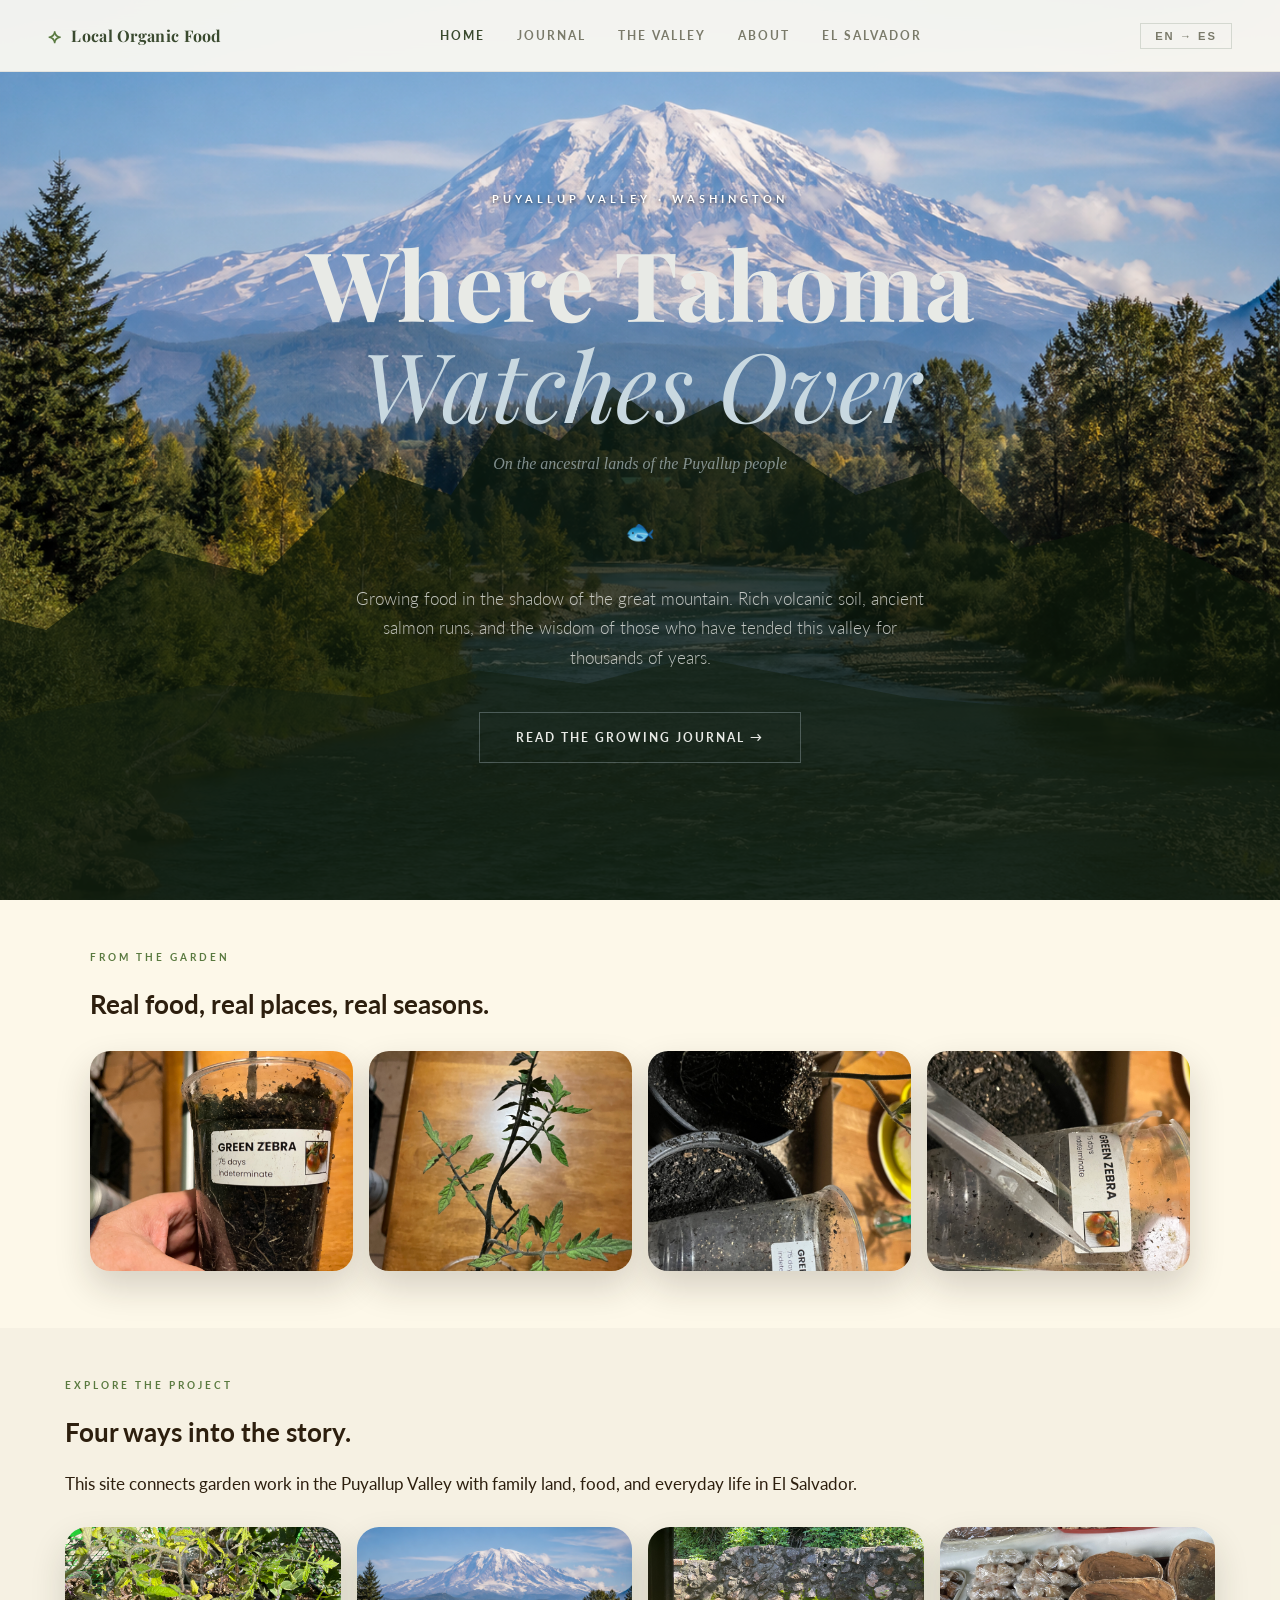
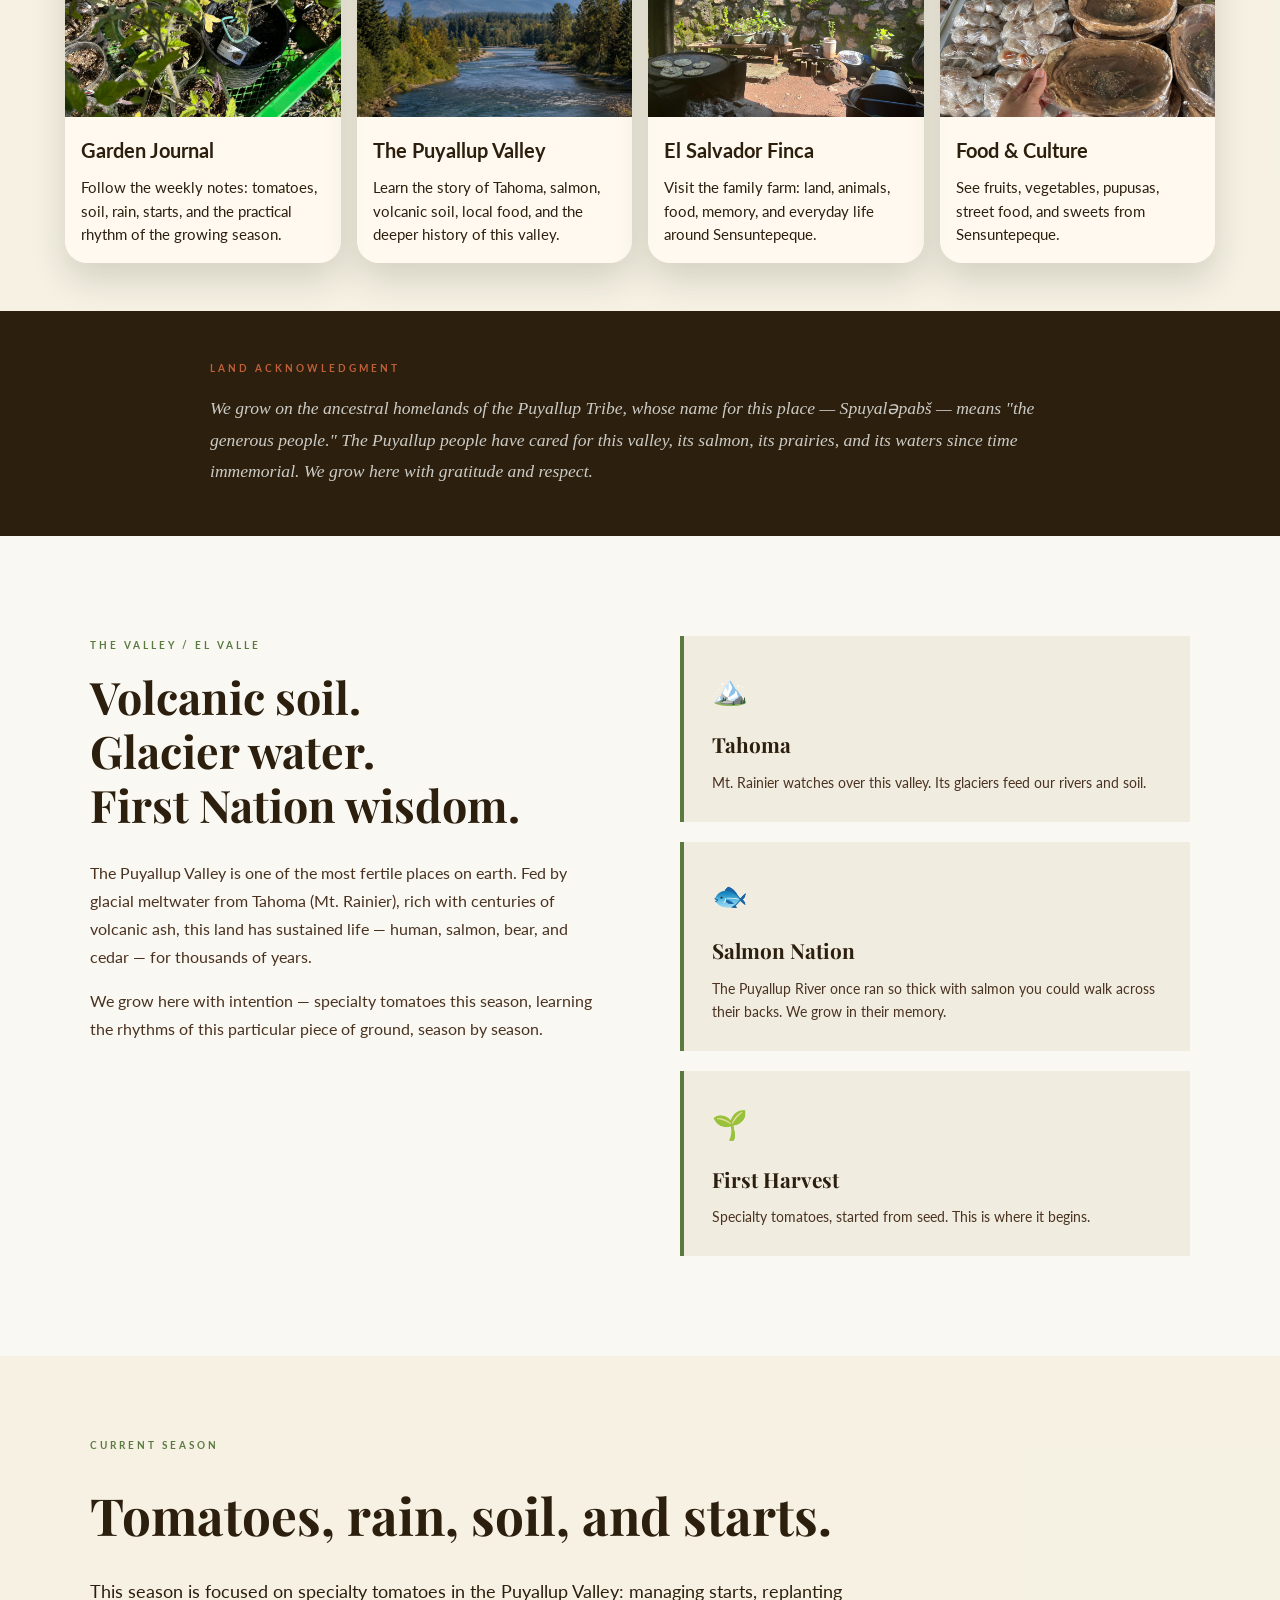
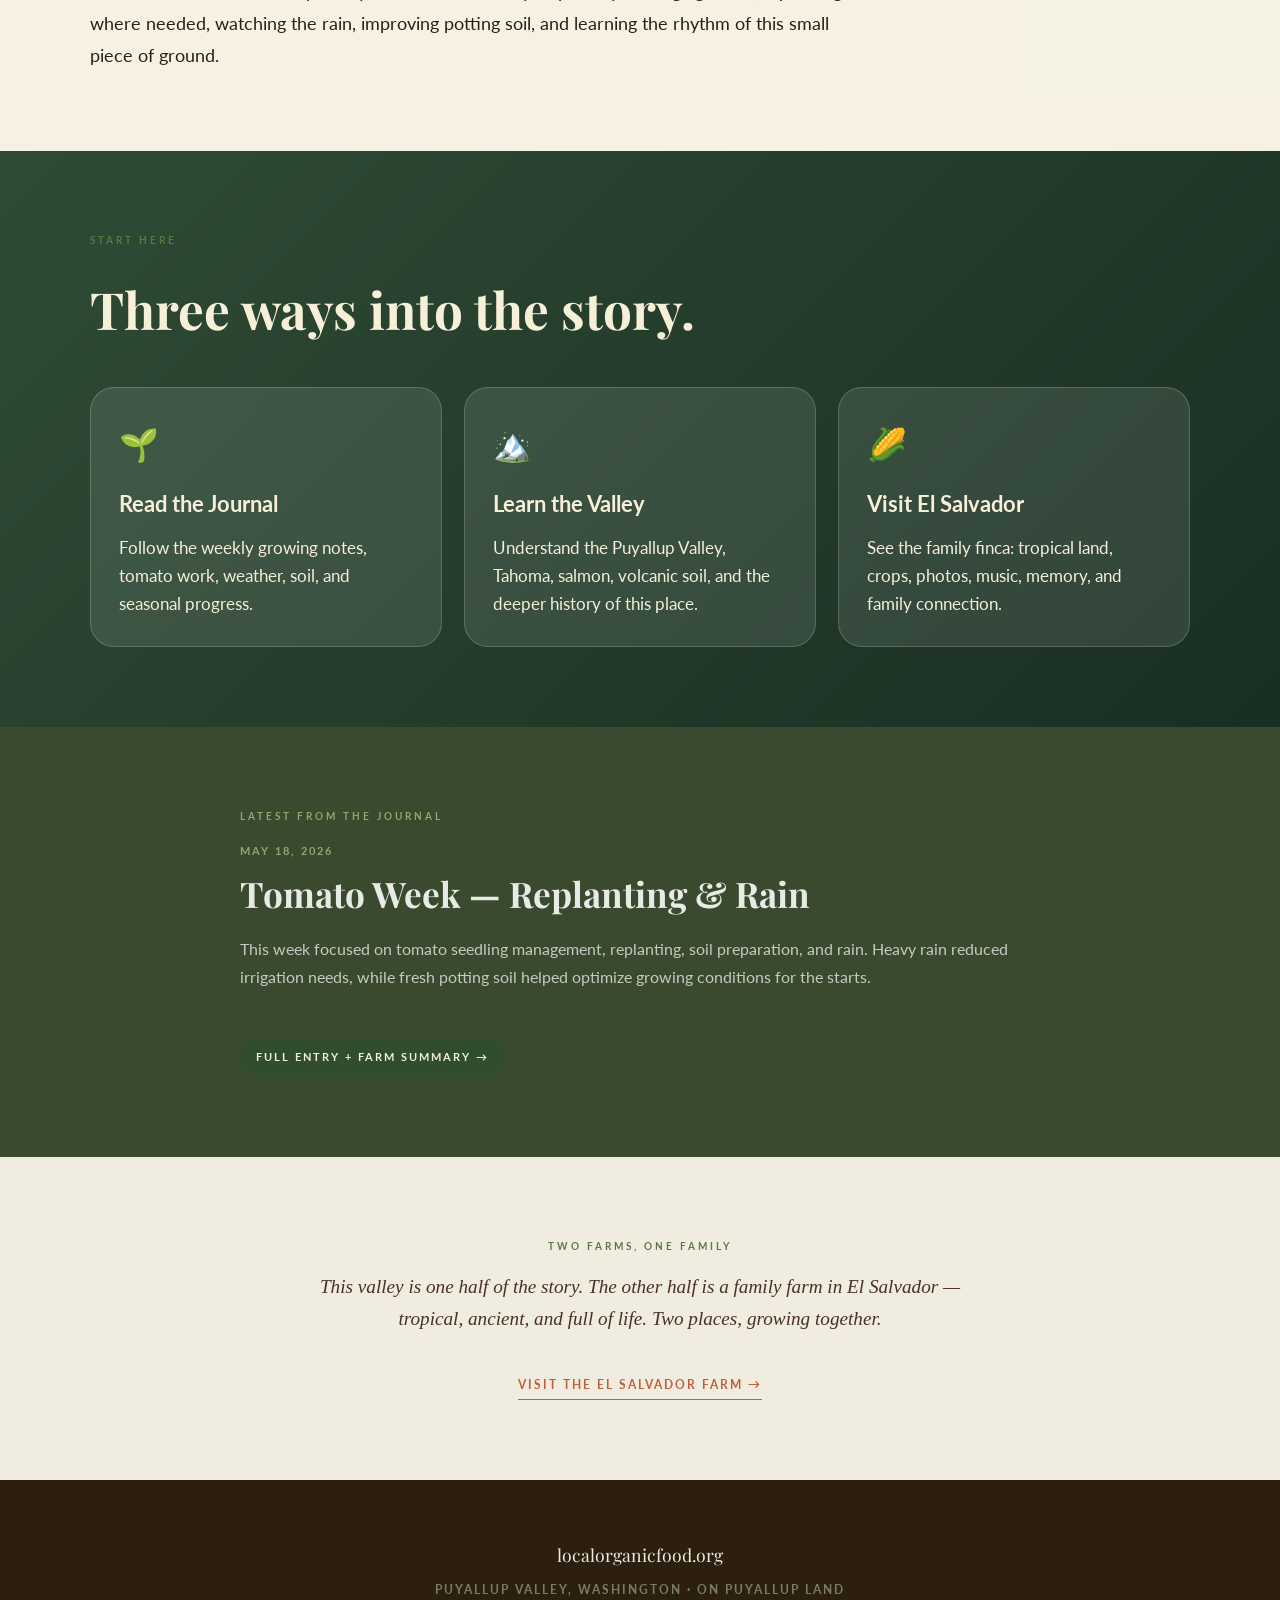
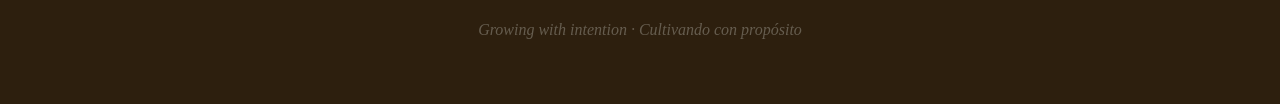
==== commit 9d710a1f: "Use Tahoma image for Puyallup Valley teaser" ====
--- a/index.html
+++ b/index.html
@@ -295,7 +295,7 @@
           </div>
         </a>
         <a class="home-teaser-card" href="/valley.html">
-          <img src="images/IMG_5121.jpeg" alt="The Puyallup Valley" data-en="The Puyallup Valley" data-es="El Valle de Puyallup">
+          <img src="tahoma_background.png" alt="The Puyallup Valley" data-en="The Puyallup Valley" data-es="El Valle de Puyallup">
           <div class="home-teaser-card-body">
             <h3 data-en="The Puyallup Valley" data-es="El Valle de Puyallup">The Puyallup Valley</h3>
             <p data-en="Learn the story of Tahoma, salmon, volcanic soil, local food, and the deeper history of this valley." data-es="Conoce la historia de Tahoma, el salmón, la tierra volcánica, la comida local y la historia profunda de este valle.">Learn the story of Tahoma, salmon, volcanic soil, local food, and the deeper history of this valley.</p>
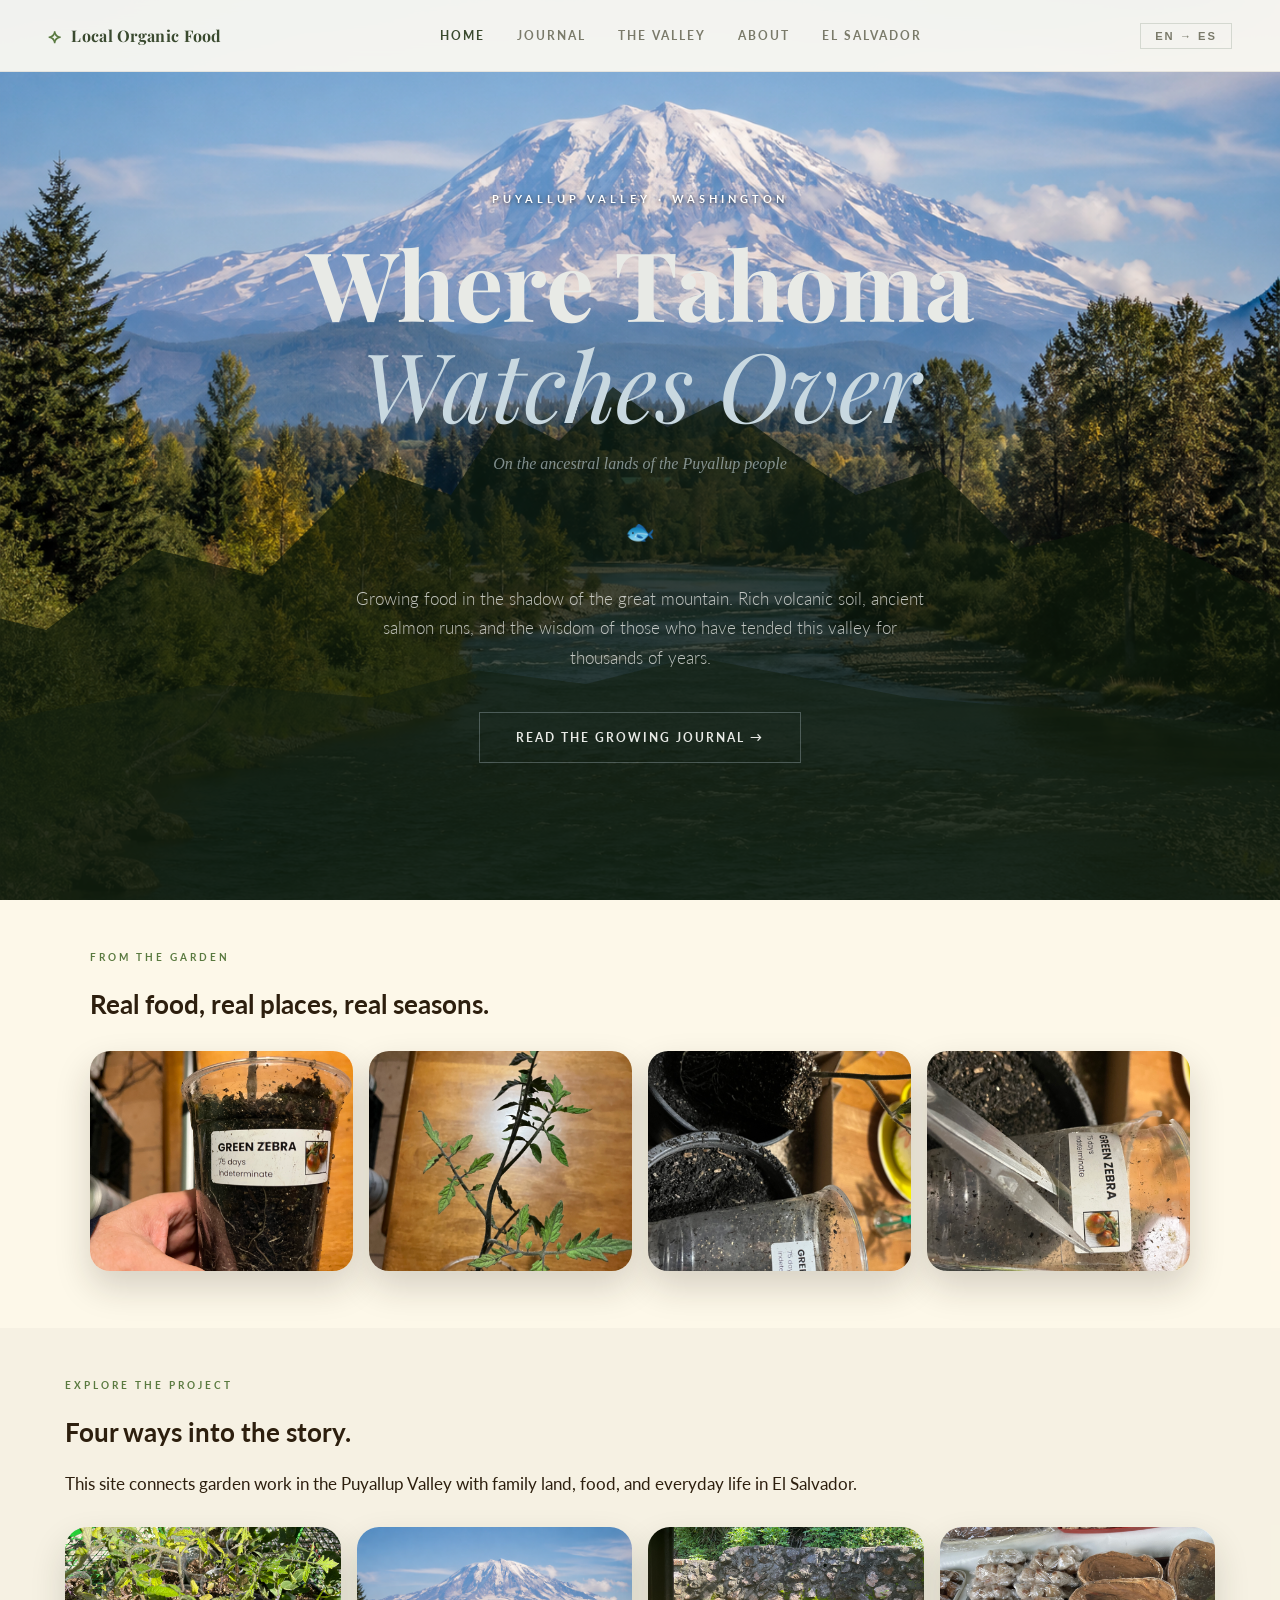
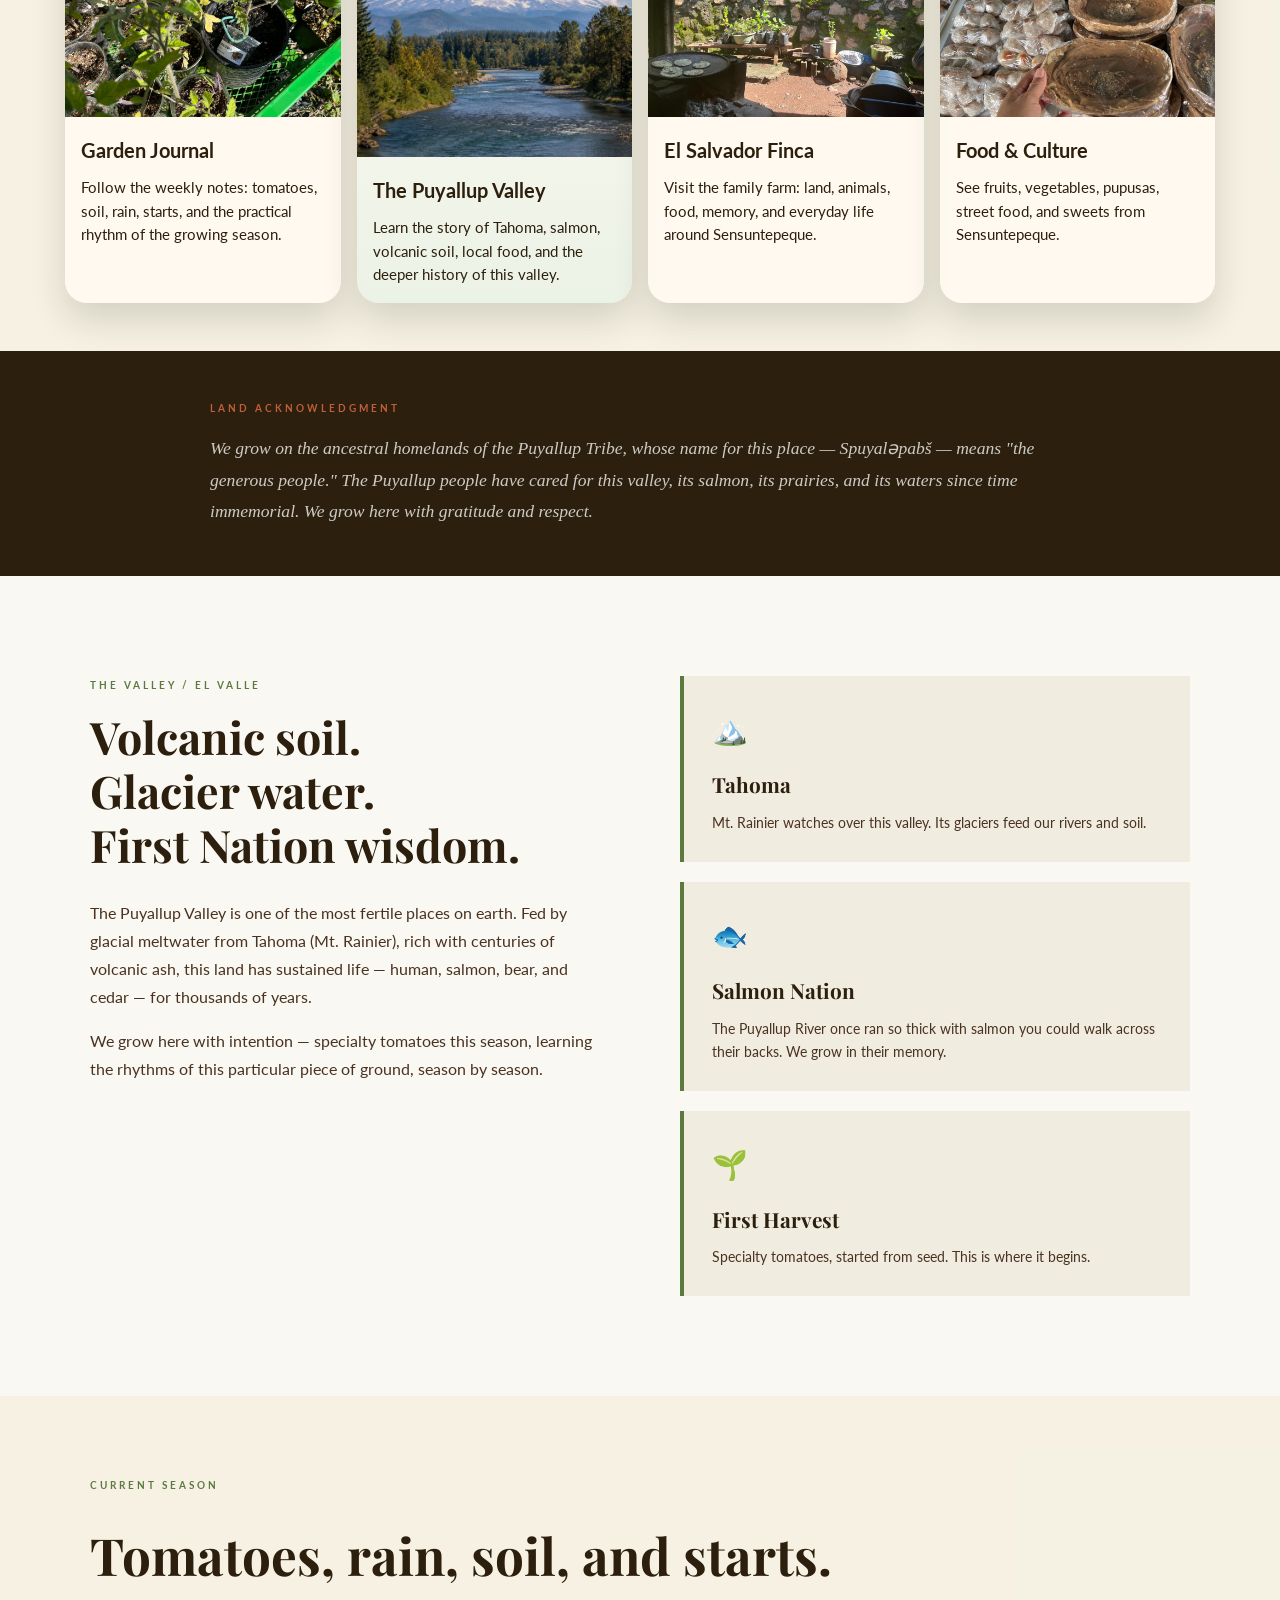
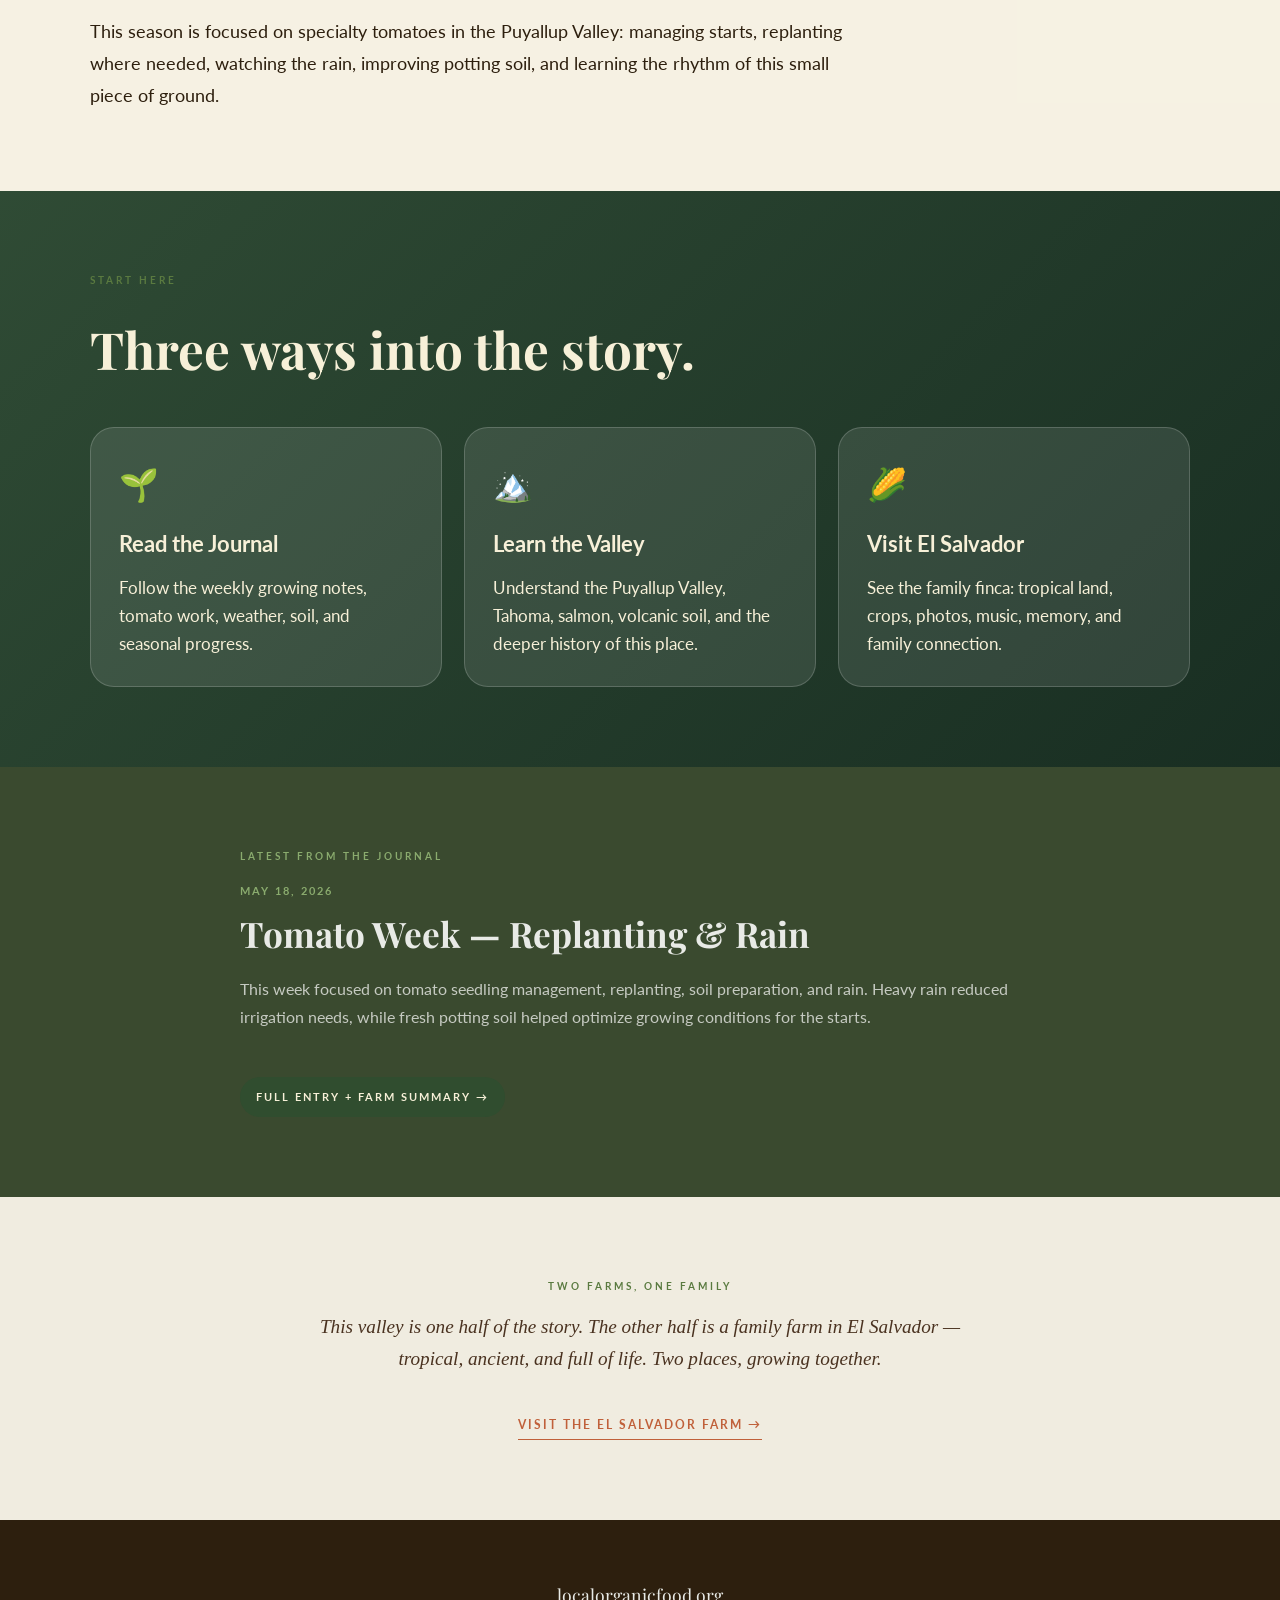
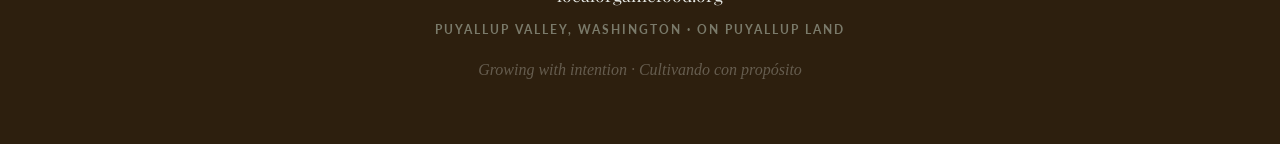
==== commit c3984fb3: "Add sitewide image lightbox" ====
--- a/index.html
+++ b/index.html
@@ -209,6 +209,95 @@
 
     .home-teaser-card img {
       height: 220px;
+    }
+  }
+
+
+  .home-teaser-card.valley-teaser-card img {
+    height: 230px;
+    object-fit: cover;
+    object-position: center 42%;
+  }
+
+  .home-teaser-card.valley-teaser-card {
+    background: linear-gradient(180deg, rgba(255,250,240,0.98), rgba(235,242,230,0.98));
+  }
+
+
+  /* Sitewide image lightbox */
+  .site-image-lightbox {
+    display: none;
+    position: fixed;
+    z-index: 10000;
+    inset: 0;
+    background: rgba(10, 12, 10, 0.94);
+    align-items: center;
+    justify-content: center;
+    padding: 2rem;
+  }
+
+  .site-image-lightbox.active {
+    display: flex;
+  }
+
+  .site-image-lightbox img {
+    max-width: 92vw;
+    max-height: 86vh;
+    border-radius: 18px;
+    box-shadow: 0 24px 70px rgba(0, 0, 0, 0.55);
+  }
+
+  .site-lightbox-close,
+  .site-lightbox-prev,
+  .site-lightbox-next {
+    position: fixed;
+    border: none;
+    background: rgba(255, 250, 240, 0.94);
+    color: #203222;
+    font-size: 2rem;
+    line-height: 1;
+    cursor: pointer;
+    border-radius: 999px;
+    width: 3rem;
+    height: 3rem;
+    display: flex;
+    align-items: center;
+    justify-content: center;
+    z-index: 10001;
+  }
+
+  .site-lightbox-close {
+    top: 1.25rem;
+    right: 1.25rem;
+  }
+
+  .site-lightbox-prev {
+    left: 1.25rem;
+    top: 50%;
+    transform: translateY(-50%);
+  }
+
+  .site-lightbox-next {
+    right: 1.25rem;
+    top: 50%;
+    transform: translateY(-50%);
+  }
+
+  body img:not(#siteLightboxImg) {
+    cursor: zoom-in;
+  }
+
+  @media (max-width: 700px) {
+    .site-image-lightbox {
+      padding: 1rem;
+    }
+
+    .site-lightbox-close,
+    .site-lightbox-prev,
+    .site-lightbox-next {
+      width: 2.6rem;
+      height: 2.6rem;
+      font-size: 1.6rem;
     }
   }
 
@@ -294,7 +383,7 @@
             <p data-en="Follow the weekly notes: tomatoes, soil, rain, starts, and the practical rhythm of the growing season." data-es="Sigue las notas semanales: tomates, tierra, lluvia, plántulas y el ritmo práctico de la temporada de cultivo.">Follow the weekly notes: tomatoes, soil, rain, starts, and the practical rhythm of the growing season.</p>
           </div>
         </a>
-        <a class="home-teaser-card" href="/valley.html">
+        <a class="home-teaser-card valley-teaser-card" href="/valley.html">
           <img src="tahoma_background.png" alt="The Puyallup Valley" data-en="The Puyallup Valley" data-es="El Valle de Puyallup">
           <div class="home-teaser-card-body">
             <h3 data-en="The Puyallup Valley" data-es="El Valle de Puyallup">The Puyallup Valley</h3>
@@ -526,5 +615,110 @@
     document.addEventListener('DOMContentLoaded', setupPuyallupLightbox);
   </script>
 
+
+  <div class="site-image-lightbox" id="siteImageLightbox" aria-hidden="true">
+    <button class="site-lightbox-close" type="button" aria-label="Close image" onclick="closeSiteImageLightbox()">×</button>
+    <button class="site-lightbox-prev" type="button" aria-label="Previous image" onclick="changeSiteImageLightbox(-1)">‹</button>
+    <img id="siteLightboxImg" src="" alt="">
+    <button class="site-lightbox-next" type="button" aria-label="Next image" onclick="changeSiteImageLightbox(1)">›</button>
+  </div>
+
+  <script>
+    let siteLightboxImages = [];
+    let siteLightboxIndex = 0;
+
+    function collectSiteImages() {
+      siteLightboxImages = Array.from(document.querySelectorAll('img'))
+        .filter(img => img.id !== 'siteLightboxImg')
+        .filter(img => !img.closest('.site-image-lightbox'))
+        .filter(img => img.getAttribute('src'));
+    }
+
+    function openSiteImageLightbox(index) {
+      collectSiteImages();
+
+      if (!siteLightboxImages.length) return;
+
+      siteLightboxIndex = index;
+      const selected = siteLightboxImages[siteLightboxIndex];
+      const lightbox = document.getElementById('siteImageLightbox');
+      const lightboxImg = document.getElementById('siteLightboxImg');
+
+      if (!selected || !lightbox || !lightboxImg) return;
+
+      lightboxImg.src = selected.currentSrc || selected.src;
+      lightboxImg.alt = selected.alt || '';
+      lightbox.classList.add('active');
+      lightbox.setAttribute('aria-hidden', 'false');
+    }
+
+    function closeSiteImageLightbox() {
+      const lightbox = document.getElementById('siteImageLightbox');
+      if (!lightbox) return;
+
+      lightbox.classList.remove('active');
+      lightbox.setAttribute('aria-hidden', 'true');
+    }
+
+    function changeSiteImageLightbox(direction) {
+      collectSiteImages();
+
+      if (!siteLightboxImages.length) return;
+
+      siteLightboxIndex =
+        (siteLightboxIndex + direction + siteLightboxImages.length) %
+        siteLightboxImages.length;
+
+      const selected = siteLightboxImages[siteLightboxIndex];
+      const lightboxImg = document.getElementById('siteLightboxImg');
+
+      if (!selected || !lightboxImg) return;
+
+      lightboxImg.src = selected.currentSrc || selected.src;
+      lightboxImg.alt = selected.alt || '';
+    }
+
+    function setupSiteImageLightbox() {
+      collectSiteImages();
+
+      document.addEventListener('click', event => {
+        const img = event.target.closest('img');
+
+        if (!img) return;
+        if (img.id === 'siteLightboxImg') return;
+        if (img.closest('.site-image-lightbox')) return;
+
+        collectSiteImages();
+        const index = siteLightboxImages.indexOf(img);
+
+        if (index === -1) return;
+
+        event.preventDefault();
+        event.stopPropagation();
+        event.stopImmediatePropagation();
+
+        openSiteImageLightbox(index);
+      }, true);
+
+      const lightbox = document.getElementById('siteImageLightbox');
+      if (lightbox) {
+        lightbox.addEventListener('click', event => {
+          if (event.target === lightbox) closeSiteImageLightbox();
+        });
+      }
+    }
+
+    document.addEventListener('keydown', event => {
+      const lightbox = document.getElementById('siteImageLightbox');
+      if (!lightbox || !lightbox.classList.contains('active')) return;
+
+      if (event.key === 'Escape') closeSiteImageLightbox();
+      if (event.key === 'ArrowLeft') changeSiteImageLightbox(-1);
+      if (event.key === 'ArrowRight') changeSiteImageLightbox(1);
+    });
+
+    document.addEventListener('DOMContentLoaded', setupSiteImageLightbox);
+  </script>
+
 </body>
 </html>
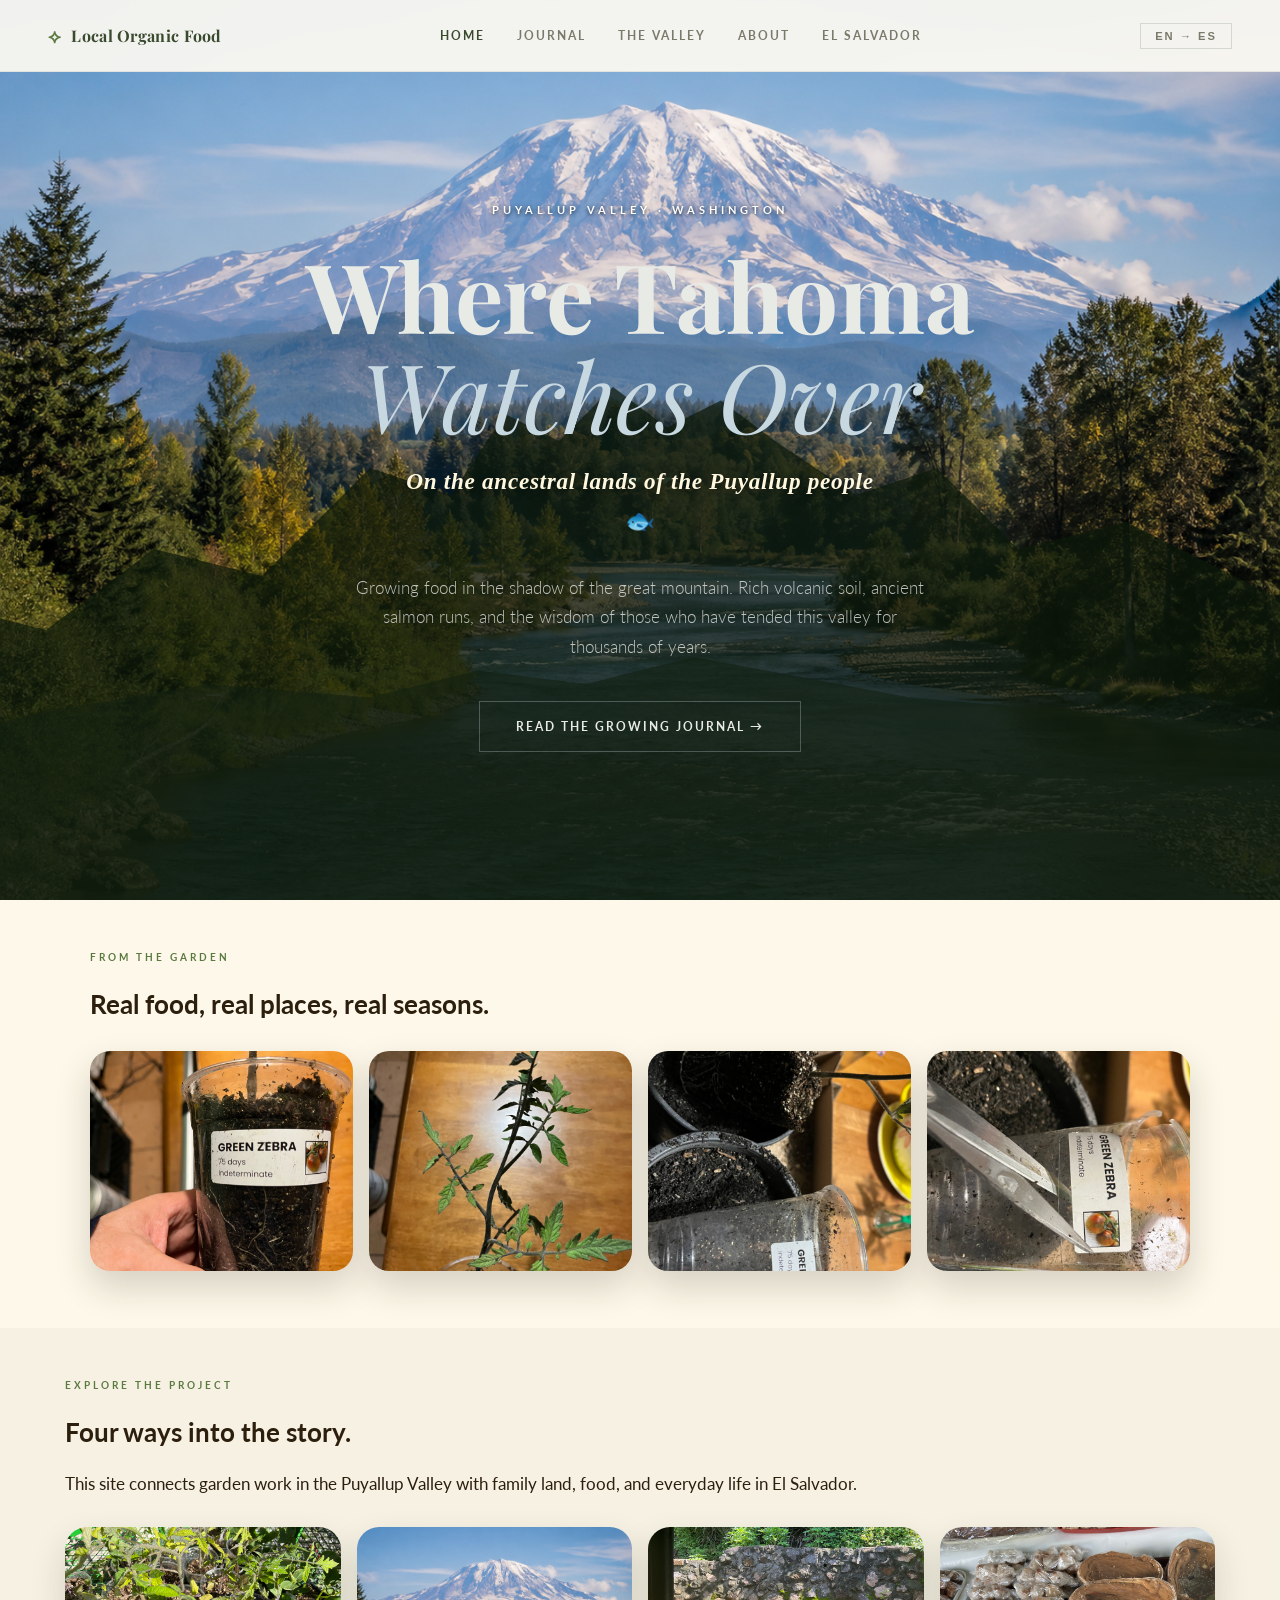
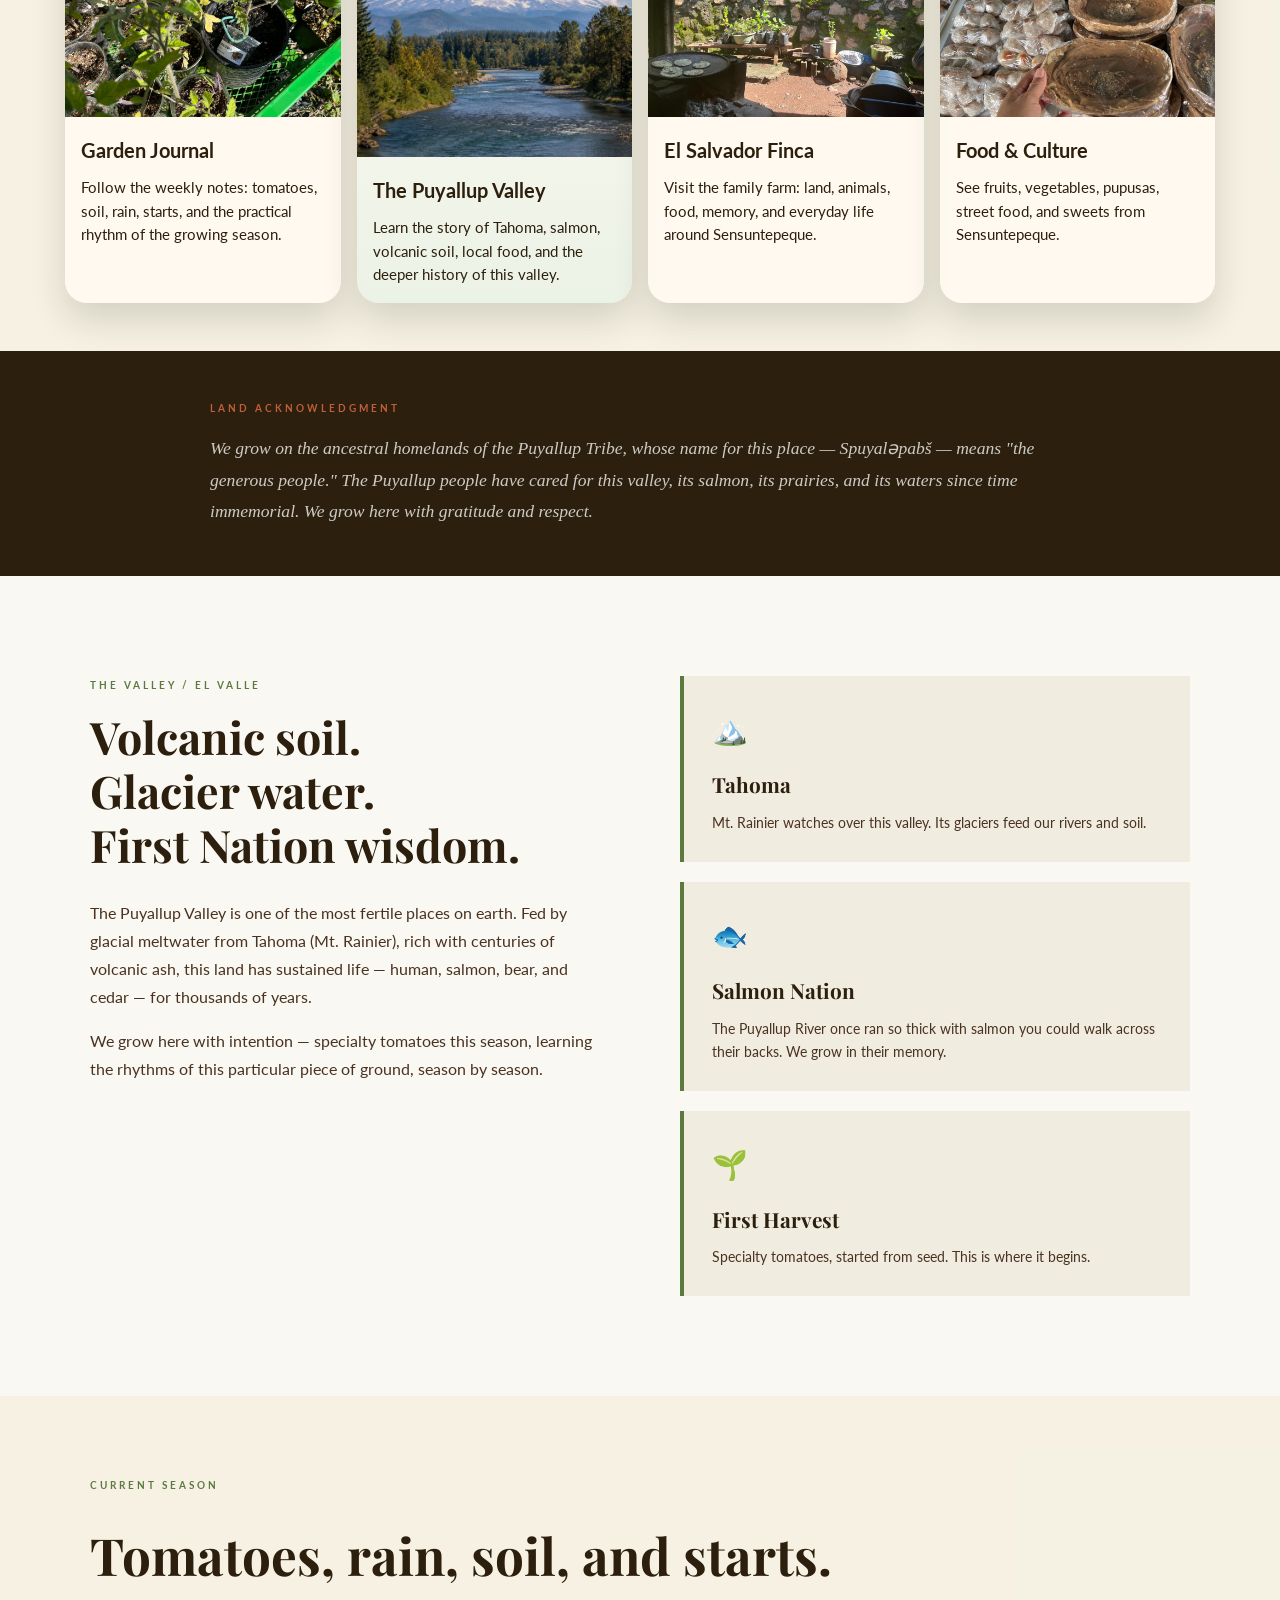
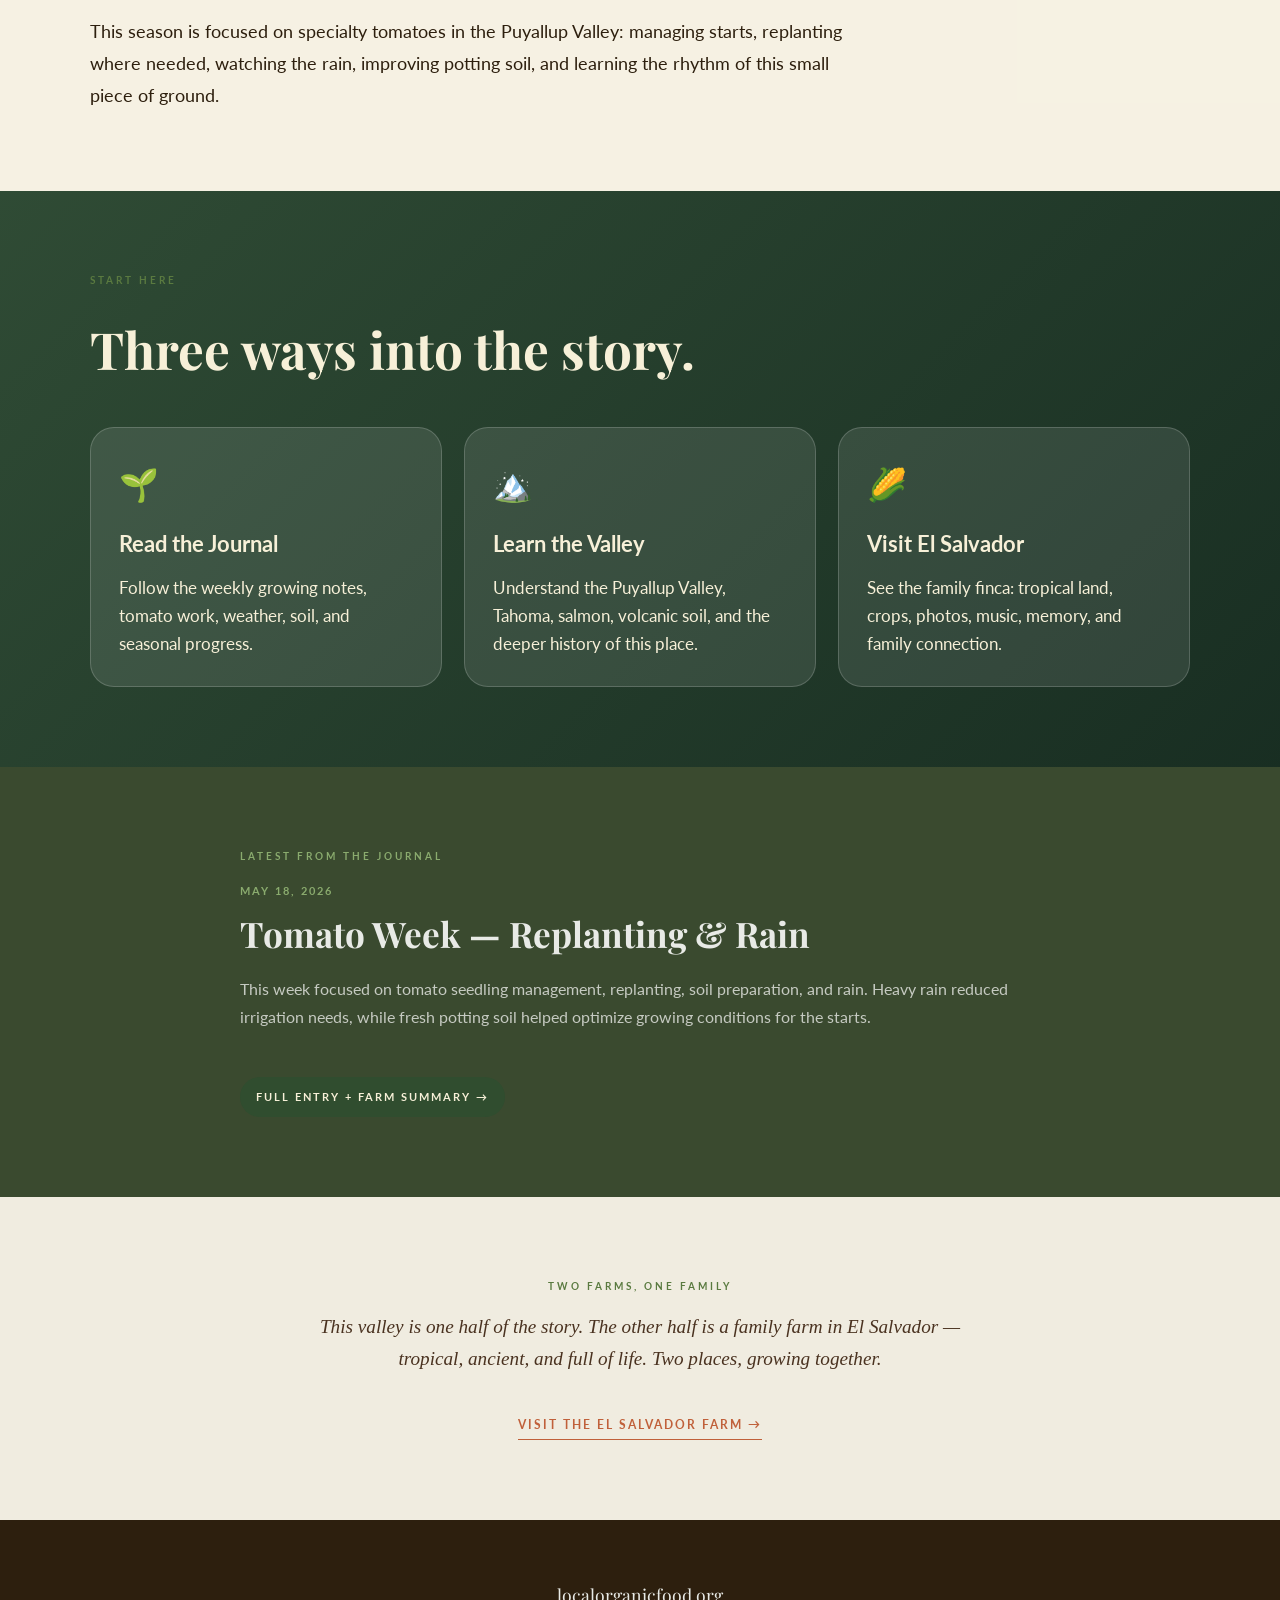
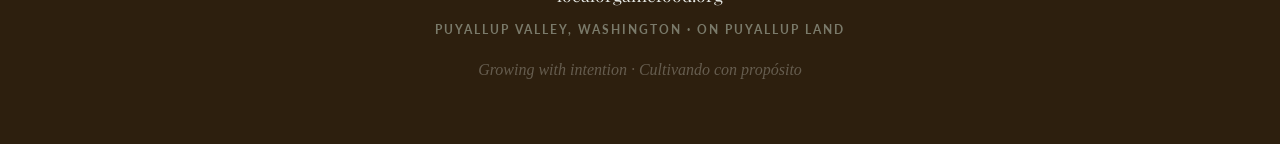
==== commit 207d1bf9: "Improve homepage land acknowledgment readability" ====
--- a/index.html
+++ b/index.html
@@ -299,6 +299,18 @@
       height: 2.6rem;
       font-size: 1.6rem;
     }
+  }
+
+
+  .hero-nation {
+    font-size: clamp(1.05rem, 2.2vw, 1.45rem);
+    font-weight: 700;
+    letter-spacing: 0.03em;
+    line-height: 1.45;
+    color: #fff8df;
+    text-shadow: 0 2px 10px rgba(0, 0, 0, 0.55);
+    max-width: 760px;
+    margin: 1.25rem auto 0;
   }
 
 </style>
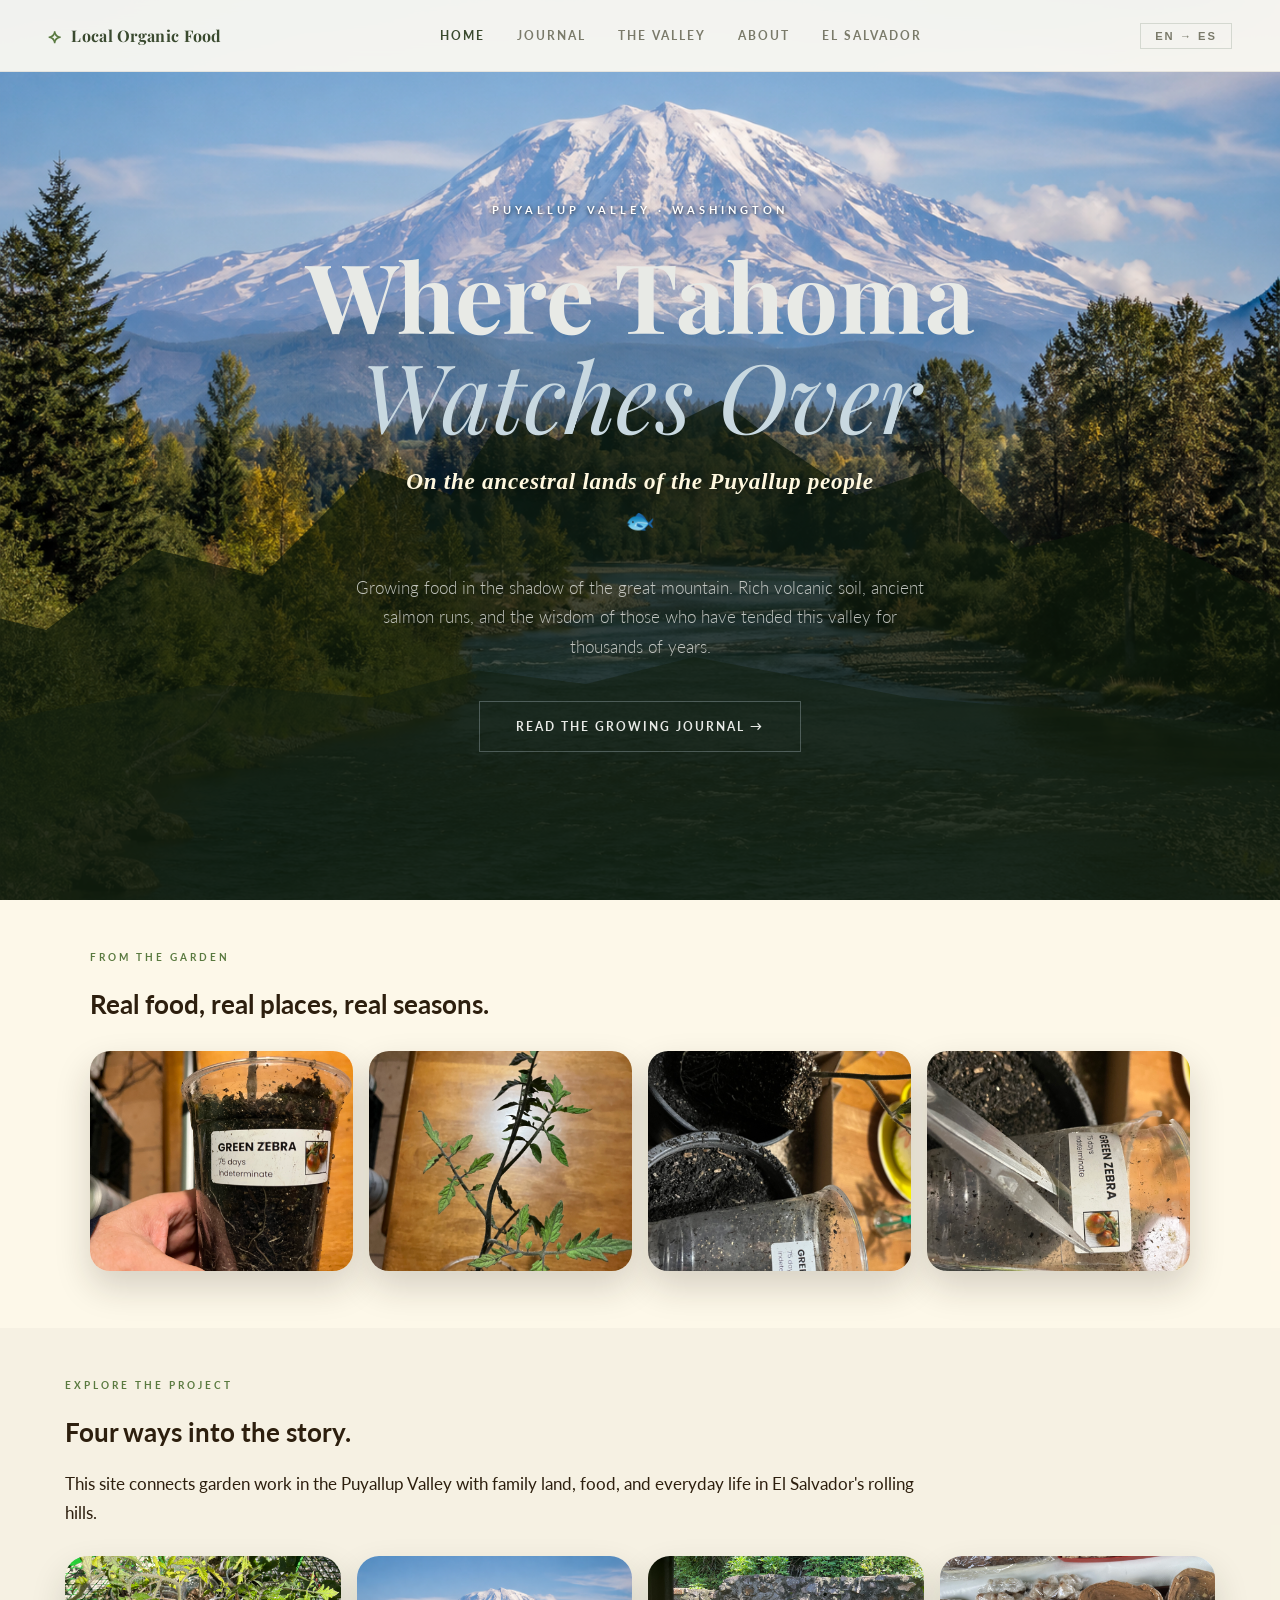
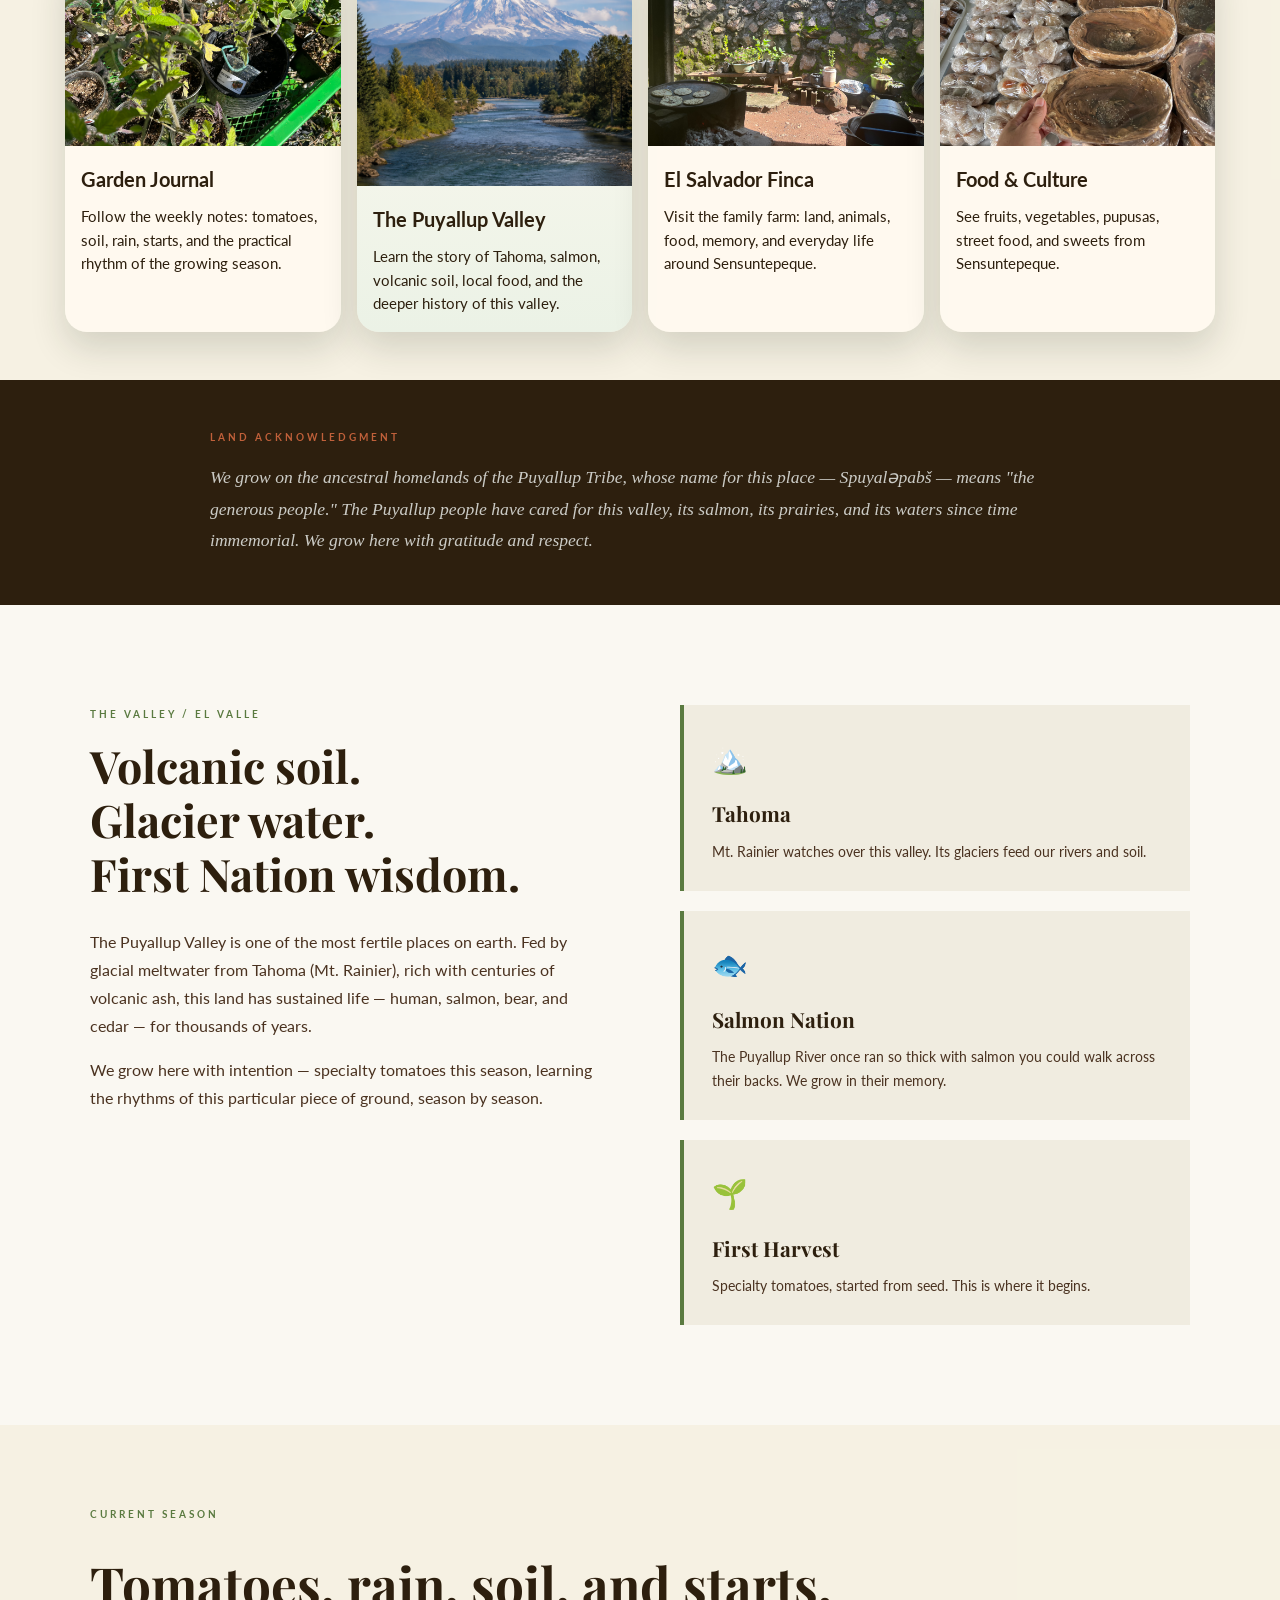
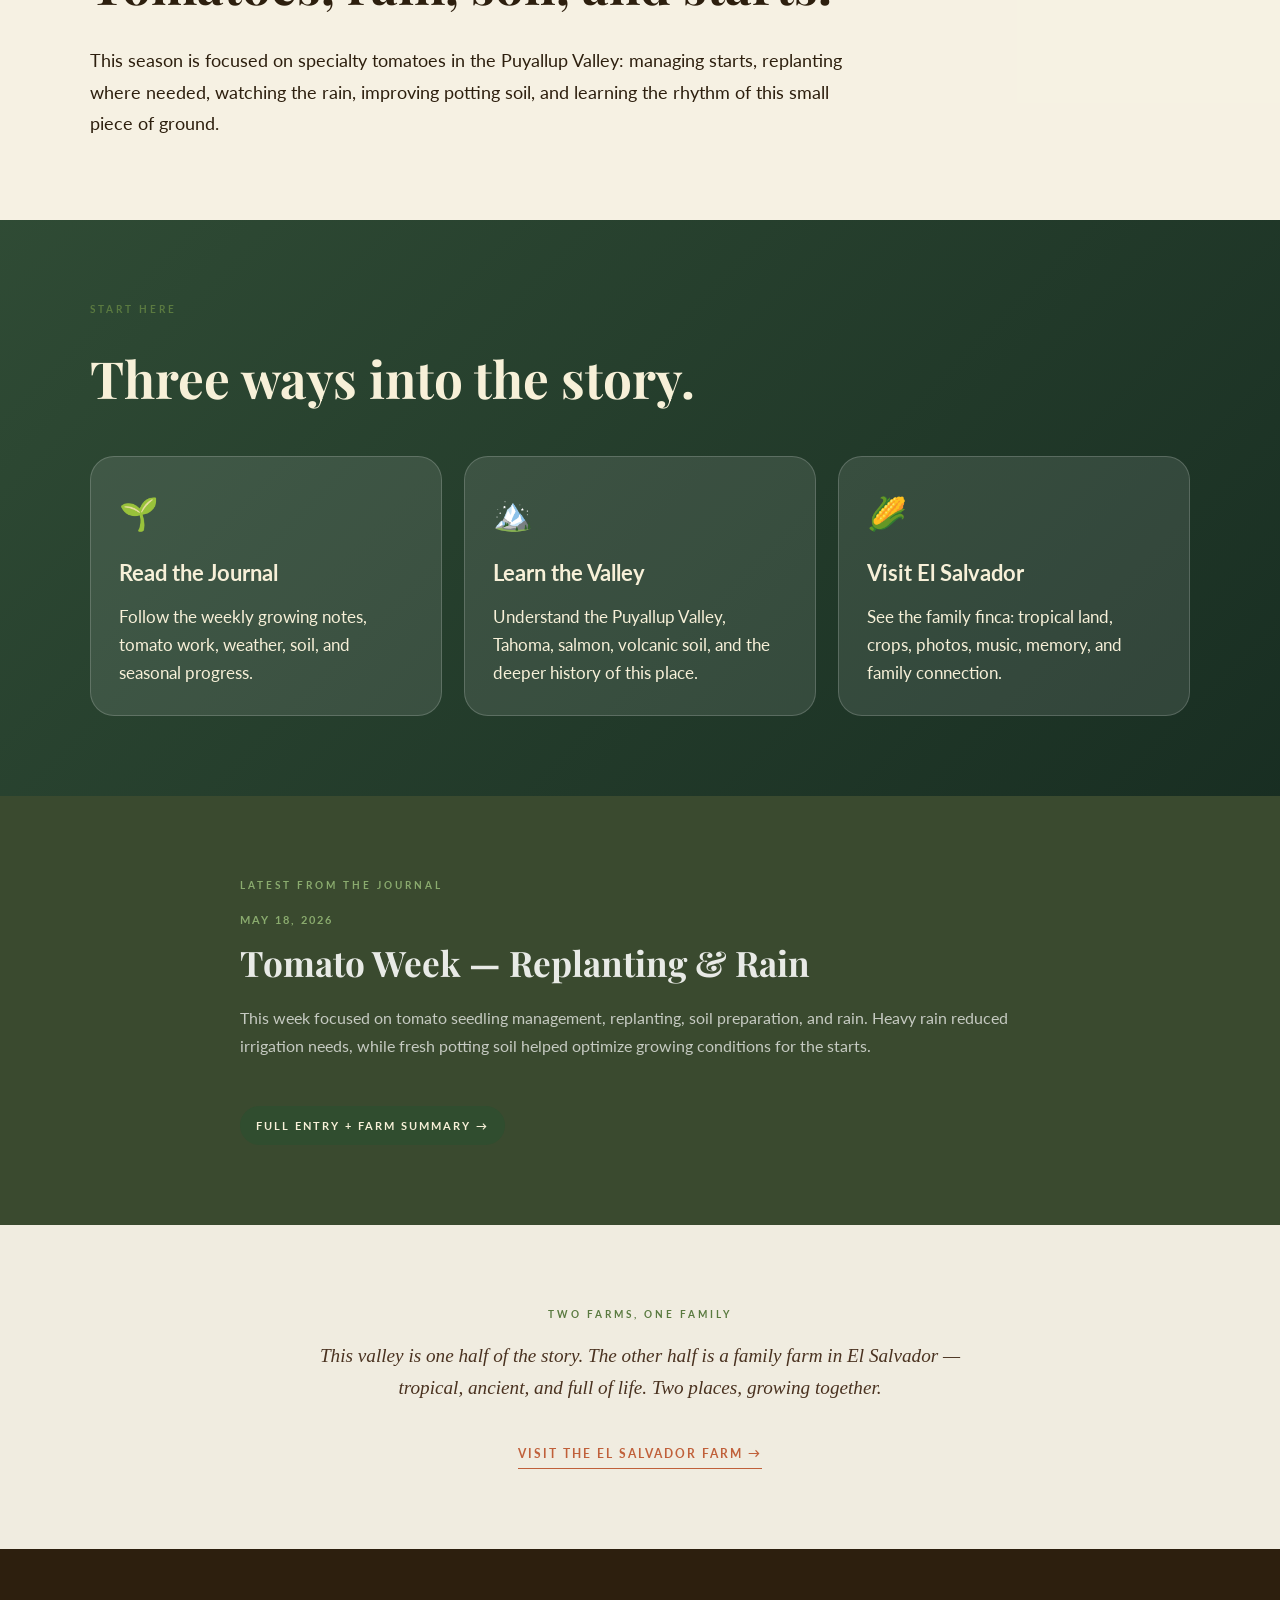
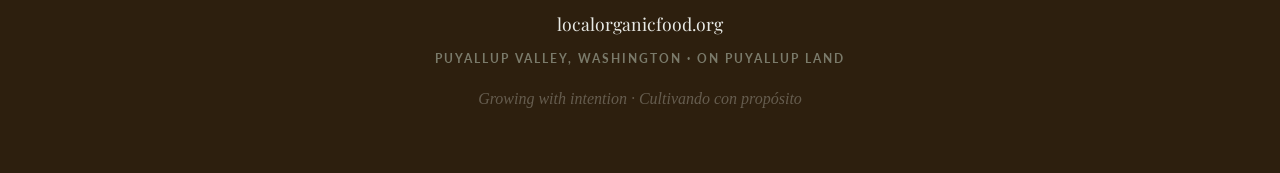
==== commit 6935c347: "Refine homepage El Salvador teaser copy" ====
--- a/index.html
+++ b/index.html
@@ -386,7 +386,7 @@
     <div class="home-teaser-inner">
       <span class="section-tag" data-en="Explore the Project" data-es="Explora el Proyecto">Explore the Project</span>
       <h2 data-en="Four ways into the story." data-es="Cuatro caminos para entrar en la historia.">Four ways into the story.</h2>
-      <p data-en="This site connects garden work in the Puyallup Valley with family land, food, and everyday life in El Salvador." data-es="Este sitio conecta el trabajo del jardín en el Valle de Puyallup con la tierra familiar, la comida y la vida diaria en El Salvador.">This site connects garden work in the Puyallup Valley with family land, food, and everyday life in El Salvador.</p>
+      <p data-en="This site connects garden work in the Puyallup Valley with family land, food, and everyday life in El Salvador's rolling hills." data-es="Este sitio conecta el trabajo del jardín en el Valle de Puyallup con la tierra familiar, la comida y la vida diaria en las colinas de El Salvador.">This site connects garden work in the Puyallup Valley with family land, food, and everyday life in El Salvador's rolling hills.</p>
       <div class="home-teaser-grid">
         <a class="home-teaser-card" href="/journal.html">
           <img src="images/IMG_5120.jpeg" alt="Garden Journal" data-en="Garden Journal" data-es="Diario del Jardín">
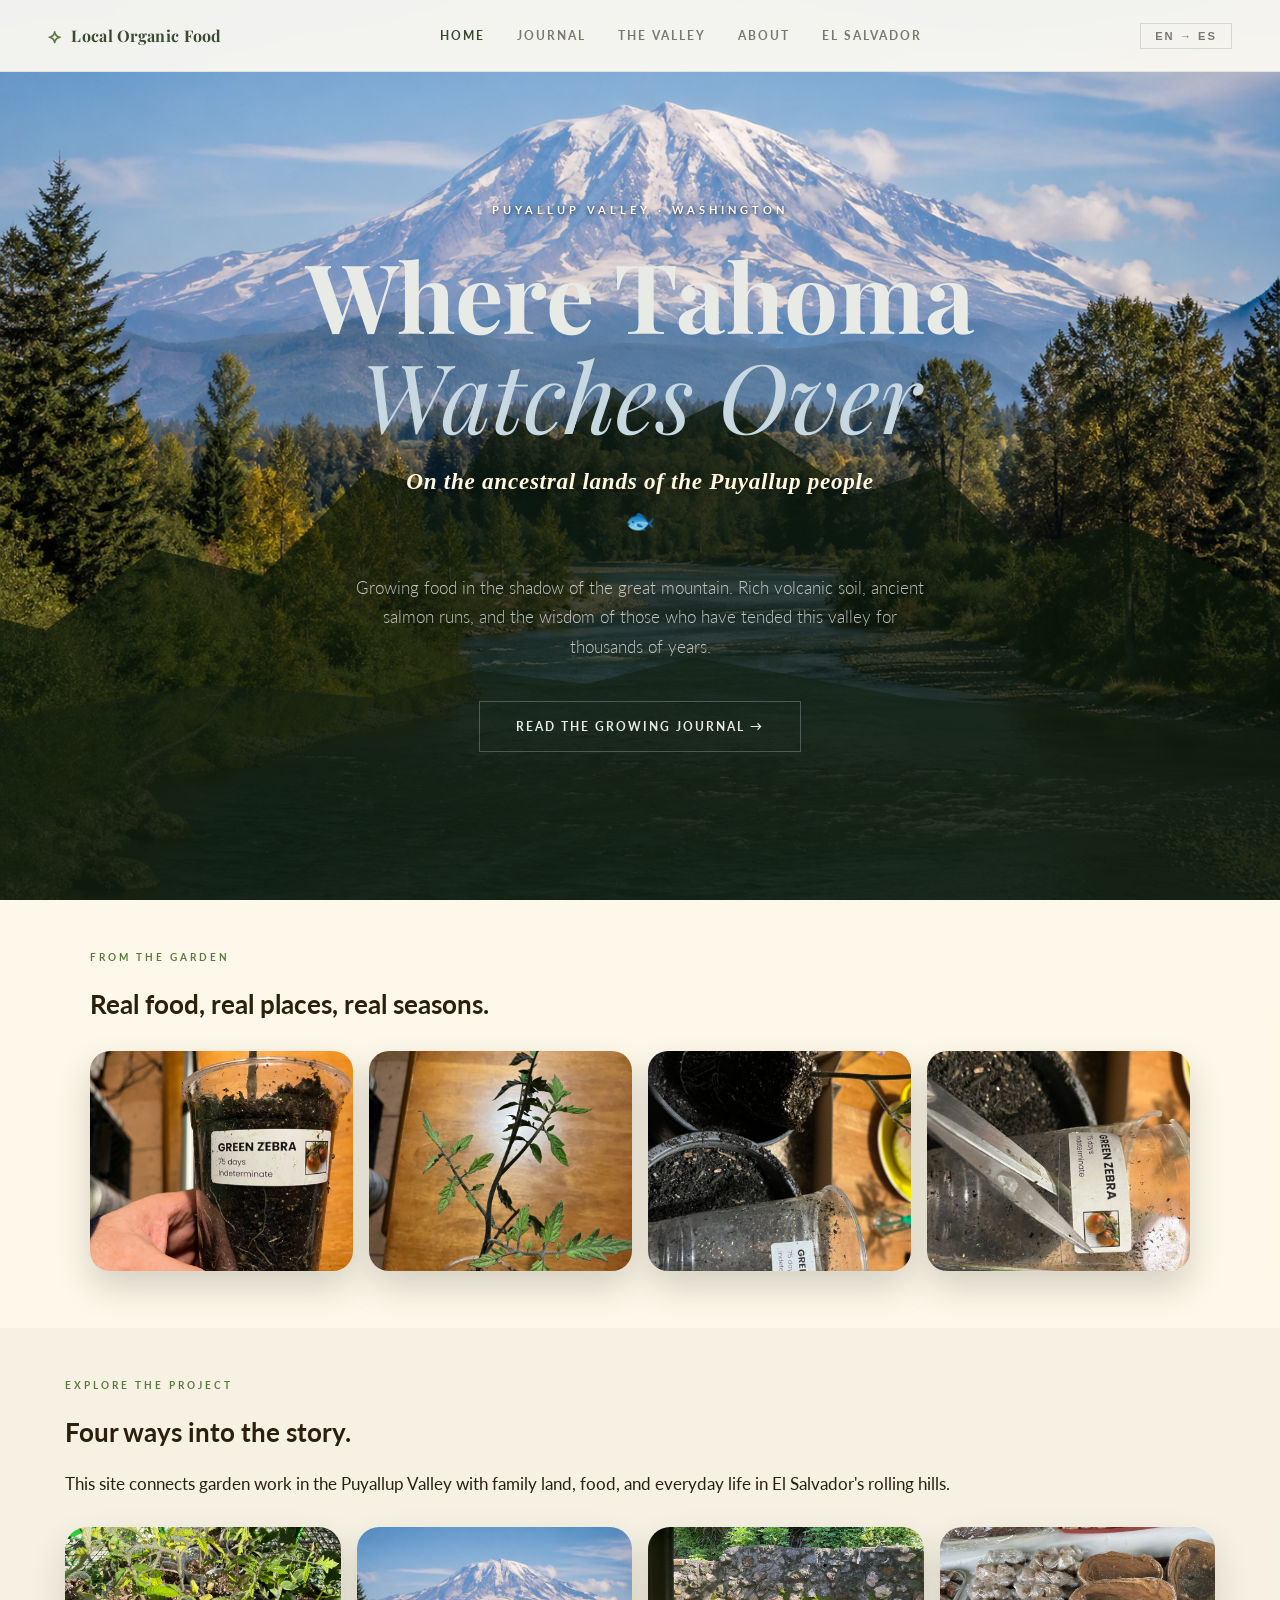
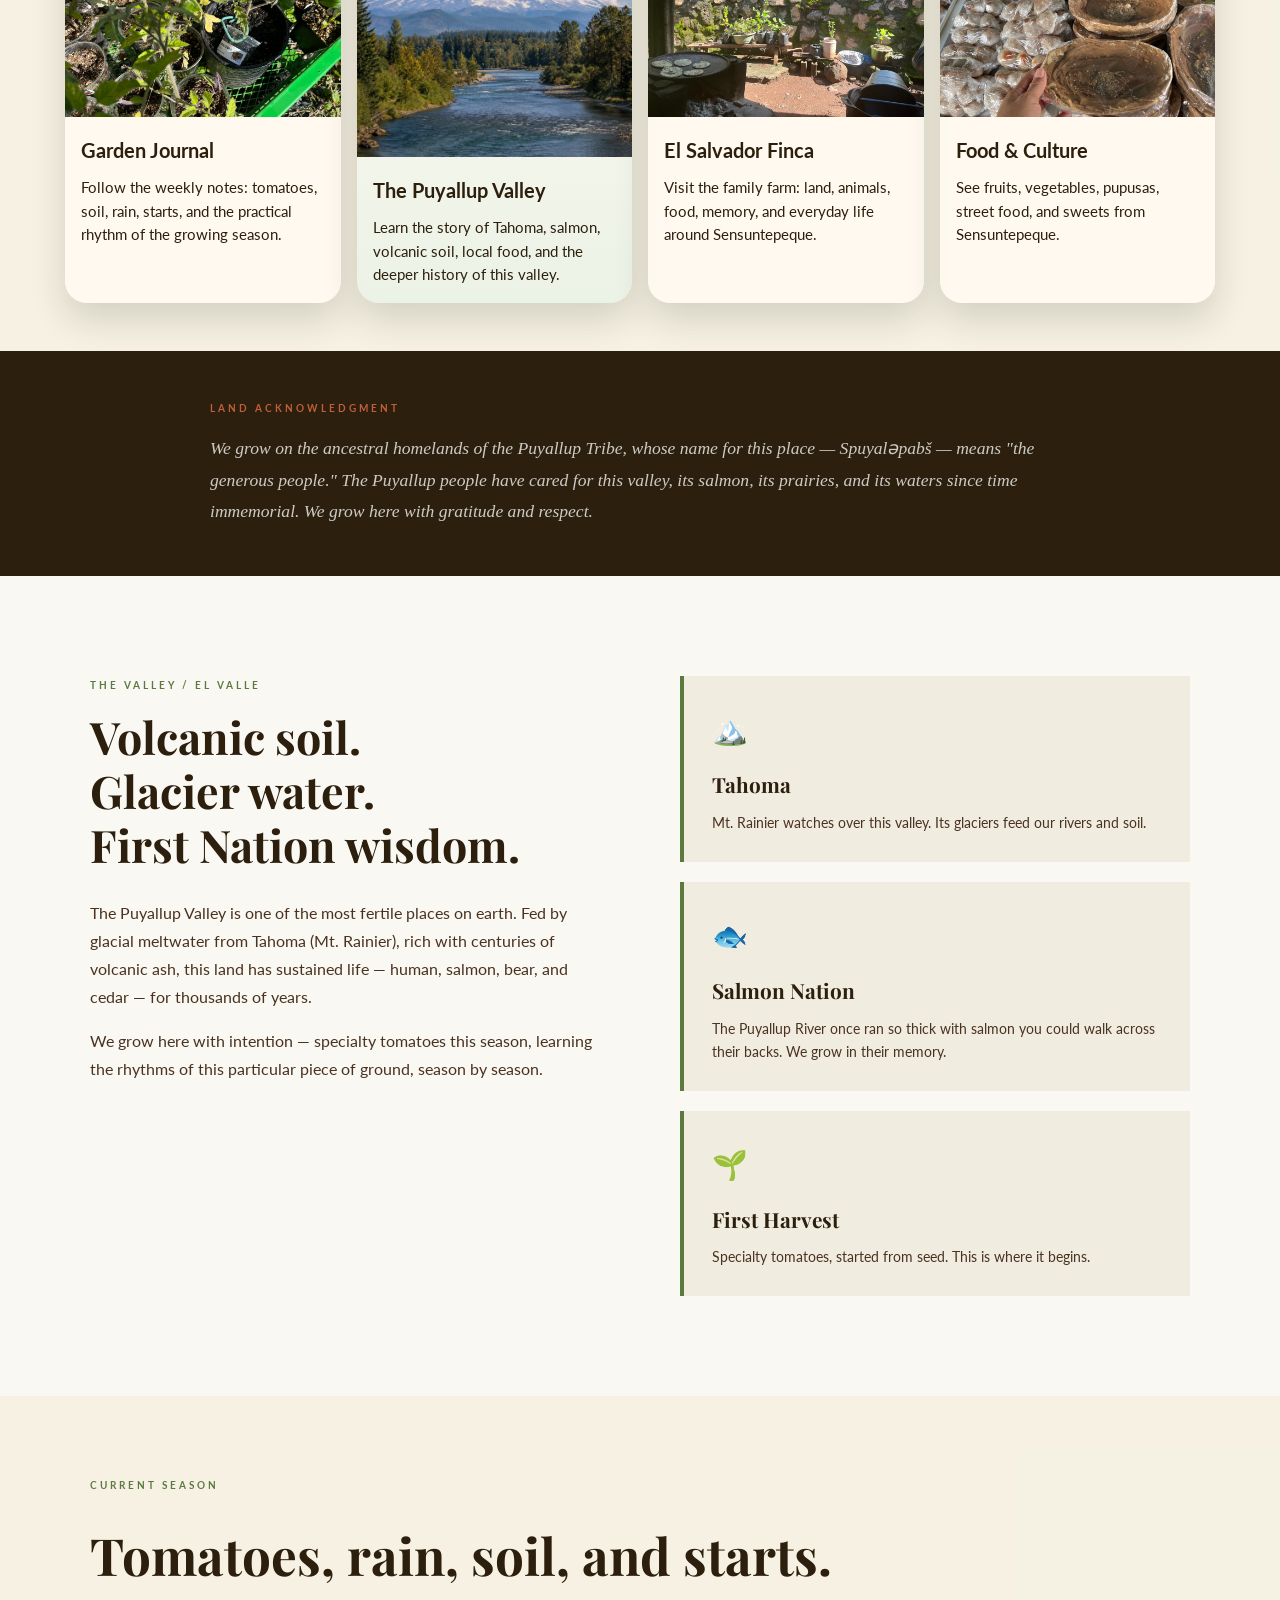
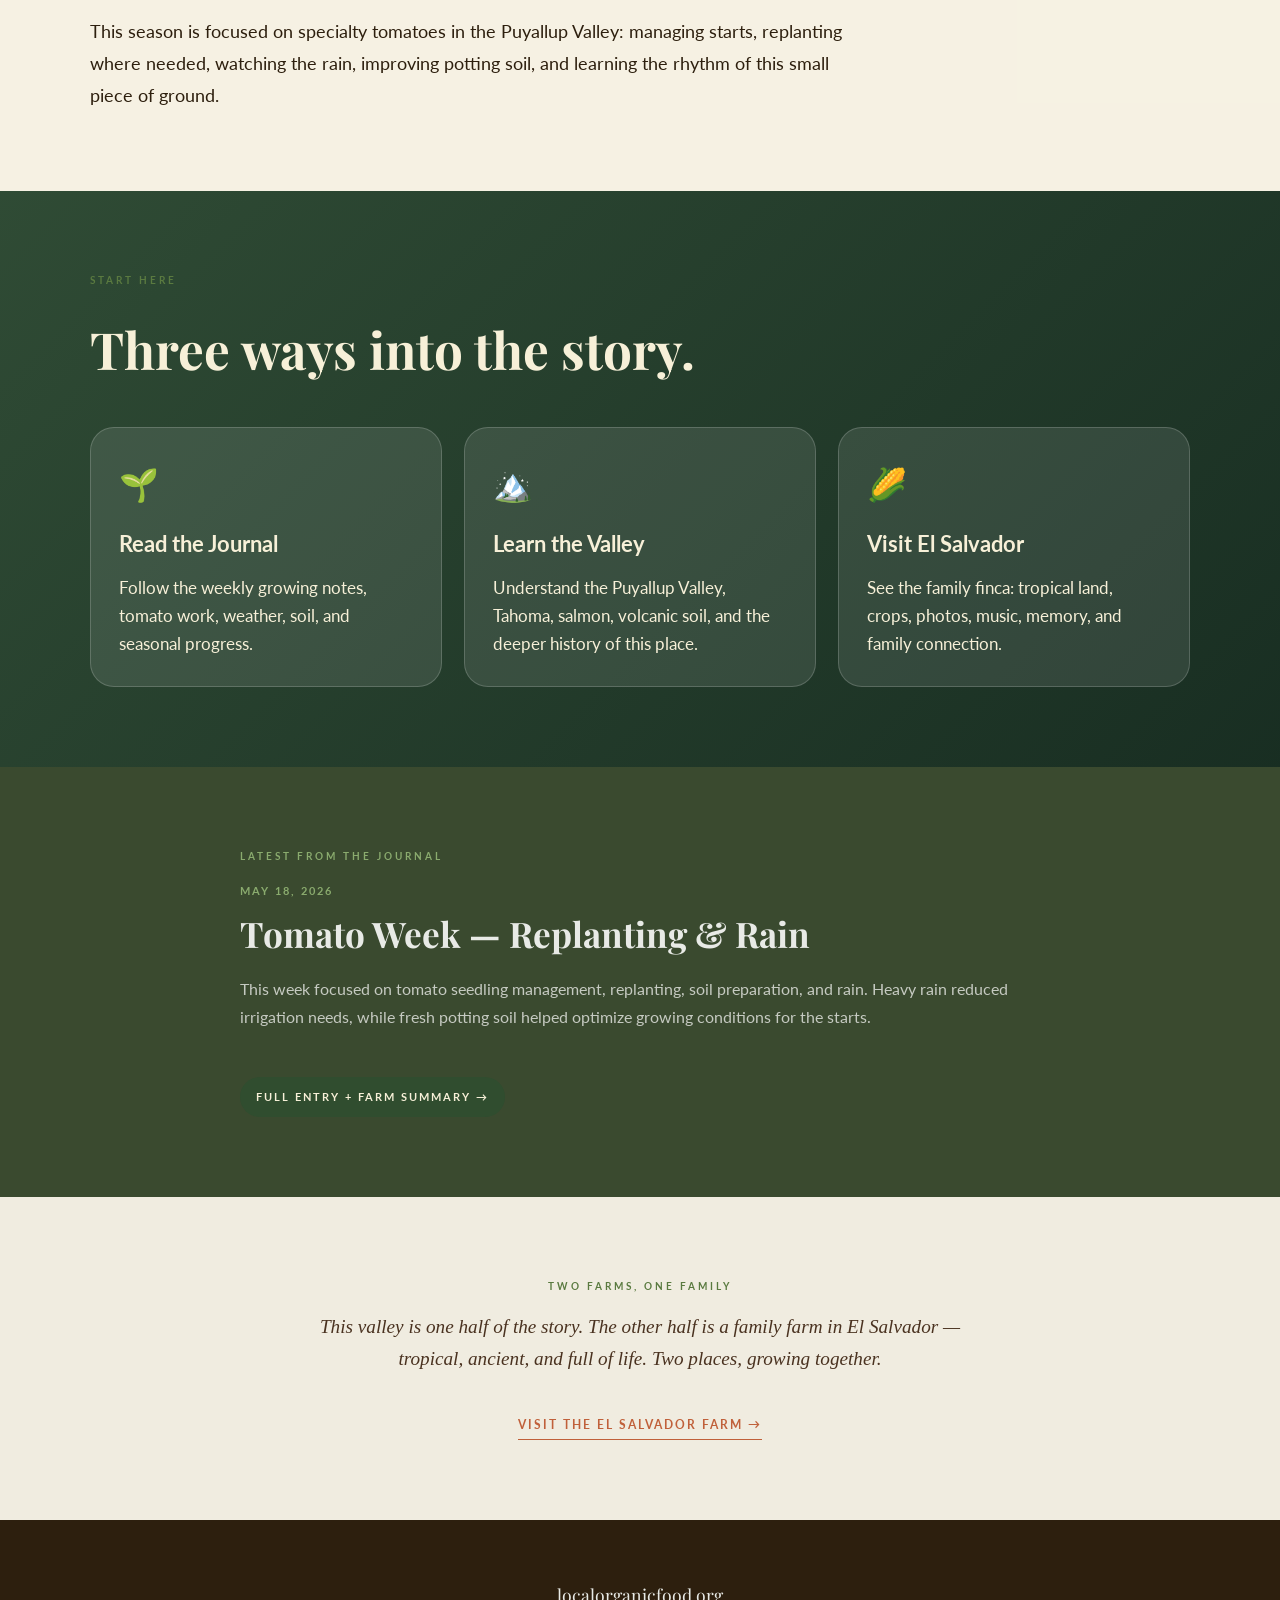
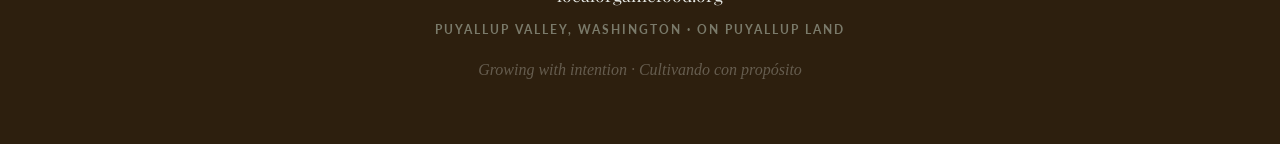
==== commit ca0af367: "Keep homepage teaser intro on one line" ====
--- a/index.html
+++ b/index.html
@@ -311,6 +311,18 @@
     text-shadow: 0 2px 10px rgba(0, 0, 0, 0.55);
     max-width: 760px;
     margin: 1.25rem auto 0;
+  }
+
+
+  .home-teaser-section > .home-teaser-inner > p {
+    max-width: 1100px;
+    white-space: nowrap;
+  }
+
+  @media (max-width: 900px) {
+    .home-teaser-section > .home-teaser-inner > p {
+      white-space: normal;
+    }
   }
 
 </style>
